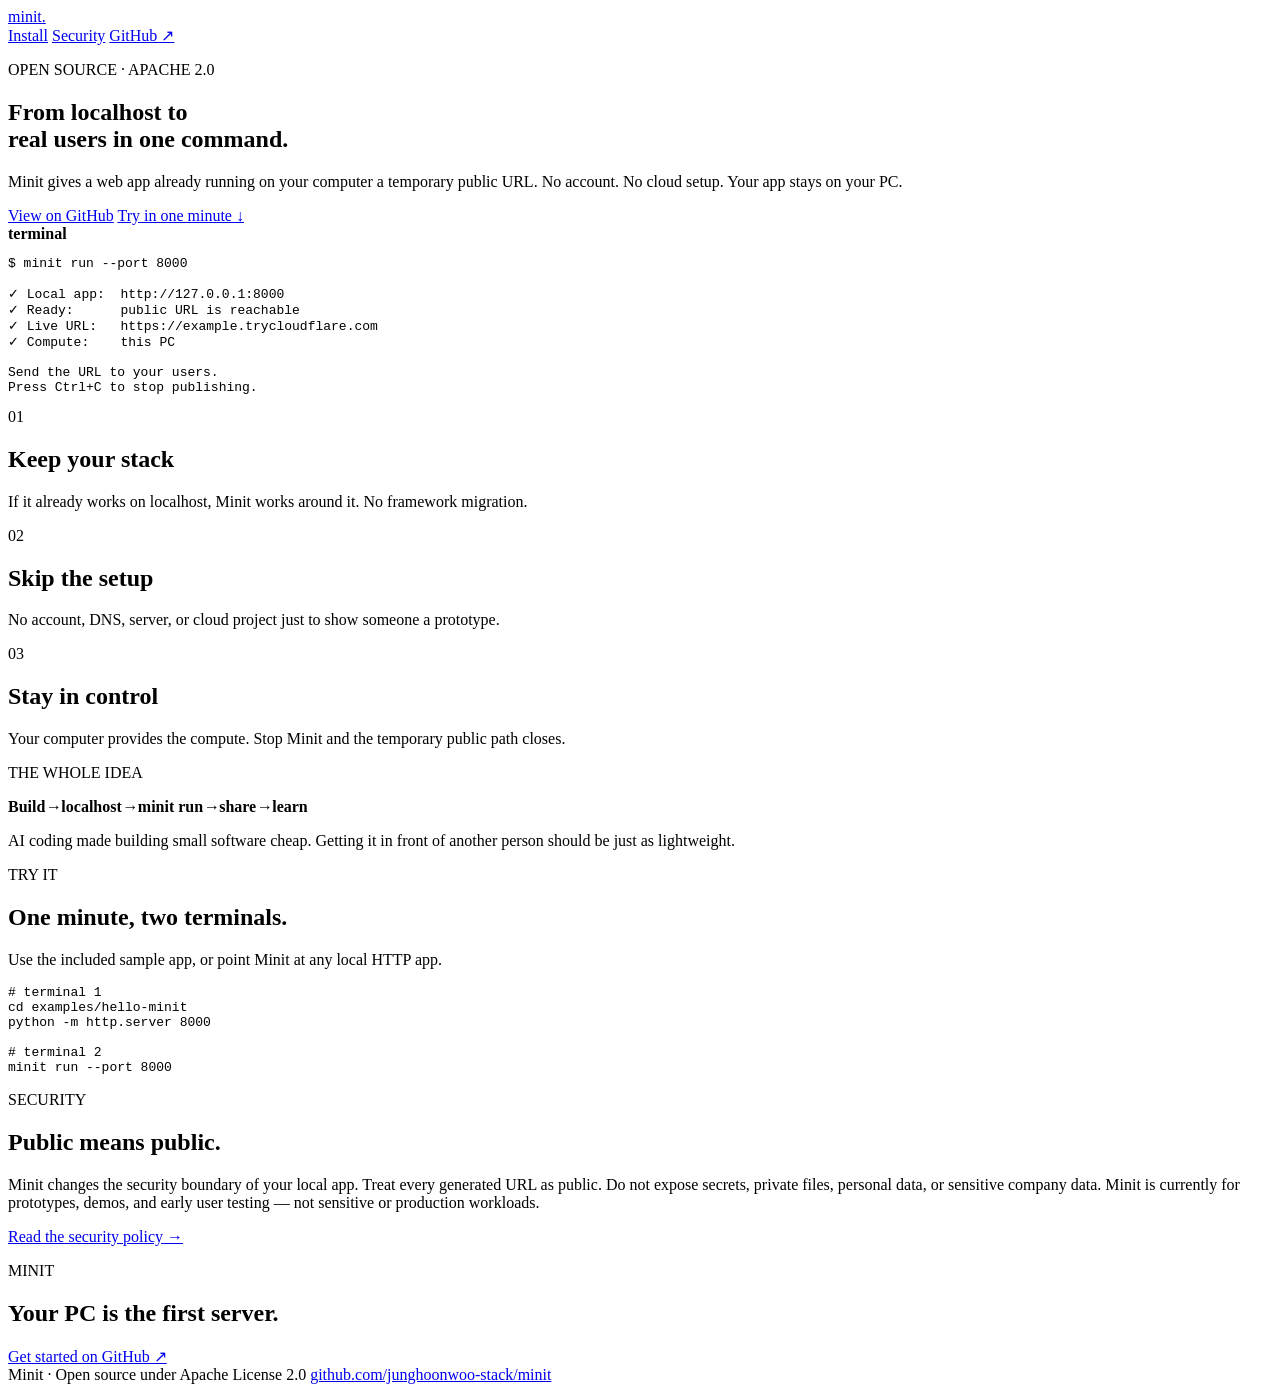
==== site/index.html @ 1821e058 "Add developer-first Minit landing page" ====
<!doctype html>
<html lang="en">
<head>
  <meta charset="utf-8">
  <meta name="viewport" content="width=device-width,initial-scale=1">
  <title>Minit — From localhost to real users</title>
  <meta name="description" content="Minit turns a locally running web app into a temporary public URL. Your PC is the first server.">
  <meta name="theme-color" content="#0b0d10">
  <meta property="og:title" content="Minit — From localhost to real users">
  <meta property="og:description" content="Run one command. Share your local app. Your PC is the first server.">
  <link rel="stylesheet" href="./style.css">
</head>
<body>
  <main>
    <nav class="nav">
      <a class="brand" href="./" aria-label="Minit home">minit<span>.</span></a>
      <div class="nav-links">
        <a href="https://github.com/junghoonwoo-stack/minit#install">Install</a>
        <a href="https://github.com/junghoonwoo-stack/minit/blob/main/SECURITY.md">Security</a>
        <a class="github" href="https://github.com/junghoonwoo-stack/minit">GitHub ↗</a>
      </div>
    </nav>

    <section class="hero">
      <p class="eyebrow">OPEN SOURCE · APACHE 2.0</p>
      <h1>From localhost to<br><span>real users</span> in one command.</h1>
      <p class="lede">Minit gives a web app already running on your computer a temporary public URL. No account. No cloud setup. Your app stays on your PC.</p>
      <div class="actions">
        <a class="primary" href="https://github.com/junghoonwoo-stack/minit">View on GitHub</a>
        <a class="secondary" href="#try">Try in one minute ↓</a>
      </div>
    </section>

    <section class="terminal-wrap" aria-label="Minit terminal example">
      <div class="terminal-head"><span></span><span></span><span></span><b>terminal</b></div>
      <pre><code><span class="dim">$</span> minit run --port 8000

<span class="ok">✓</span> Local app:  http://127.0.0.1:8000
<span class="ok">✓</span> Ready:      public URL is reachable
<span class="ok">✓</span> Live URL:   https://example.trycloudflare.com
<span class="ok">✓</span> Compute:    this PC

<span class="bright">Send the URL to your users.</span>
<span class="dim">Press Ctrl+C to stop publishing.</span></code></pre>
    </section>

    <section class="promise-grid">
      <article><span>01</span><h2>Keep your stack</h2><p>If it already works on localhost, Minit works around it. No framework migration.</p></article>
      <article><span>02</span><h2>Skip the setup</h2><p>No account, DNS, server, or cloud project just to show someone a prototype.</p></article>
      <article><span>03</span><h2>Stay in control</h2><p>Your computer provides the compute. Stop Minit and the temporary public path closes.</p></article>
    </section>

    <section class="flow">
      <p class="eyebrow">THE WHOLE IDEA</p>
      <div class="flowline"><b>Build</b><i>→</i><b>localhost</b><i>→</i><strong>minit run</strong><i>→</i><b>share</b><i>→</i><b>learn</b></div>
      <p>AI coding made building small software cheap. Getting it in front of another person should be just as lightweight.</p>
    </section>

    <section class="try" id="try">
      <div>
        <p class="eyebrow">TRY IT</p>
        <h2>One minute, two terminals.</h2>
        <p>Use the included sample app, or point Minit at any local HTTP app.</p>
      </div>
      <pre><code><span class="comment"># terminal 1</span>
cd examples/hello-minit
python -m http.server 8000

<span class="comment"># terminal 2</span>
minit run --port 8000</code></pre>
    </section>

    <section class="security">
      <div>
        <p class="eyebrow">SECURITY</p>
        <h2>Public means public.</h2>
      </div>
      <p>Minit changes the security boundary of your local app. Treat every generated URL as public. Do not expose secrets, private files, personal data, or sensitive company data. Minit is currently for prototypes, demos, and early user testing — not sensitive or production workloads.</p>
      <a href="https://github.com/junghoonwoo-stack/minit/blob/main/SECURITY.md">Read the security policy →</a>
    </section>

    <section class="final-cta">
      <p class="eyebrow">MINIT</p>
      <h2>Your PC is the first server.</h2>
      <a class="primary" href="https://github.com/junghoonwoo-stack/minit">Get started on GitHub ↗</a>
    </section>

    <footer>
      <span>Minit · Open source under Apache License 2.0</span>
      <a href="https://github.com/junghoonwoo-stack/minit">github.com/junghoonwoo-stack/minit</a>
    </footer>
  </main>
</body>
</html>
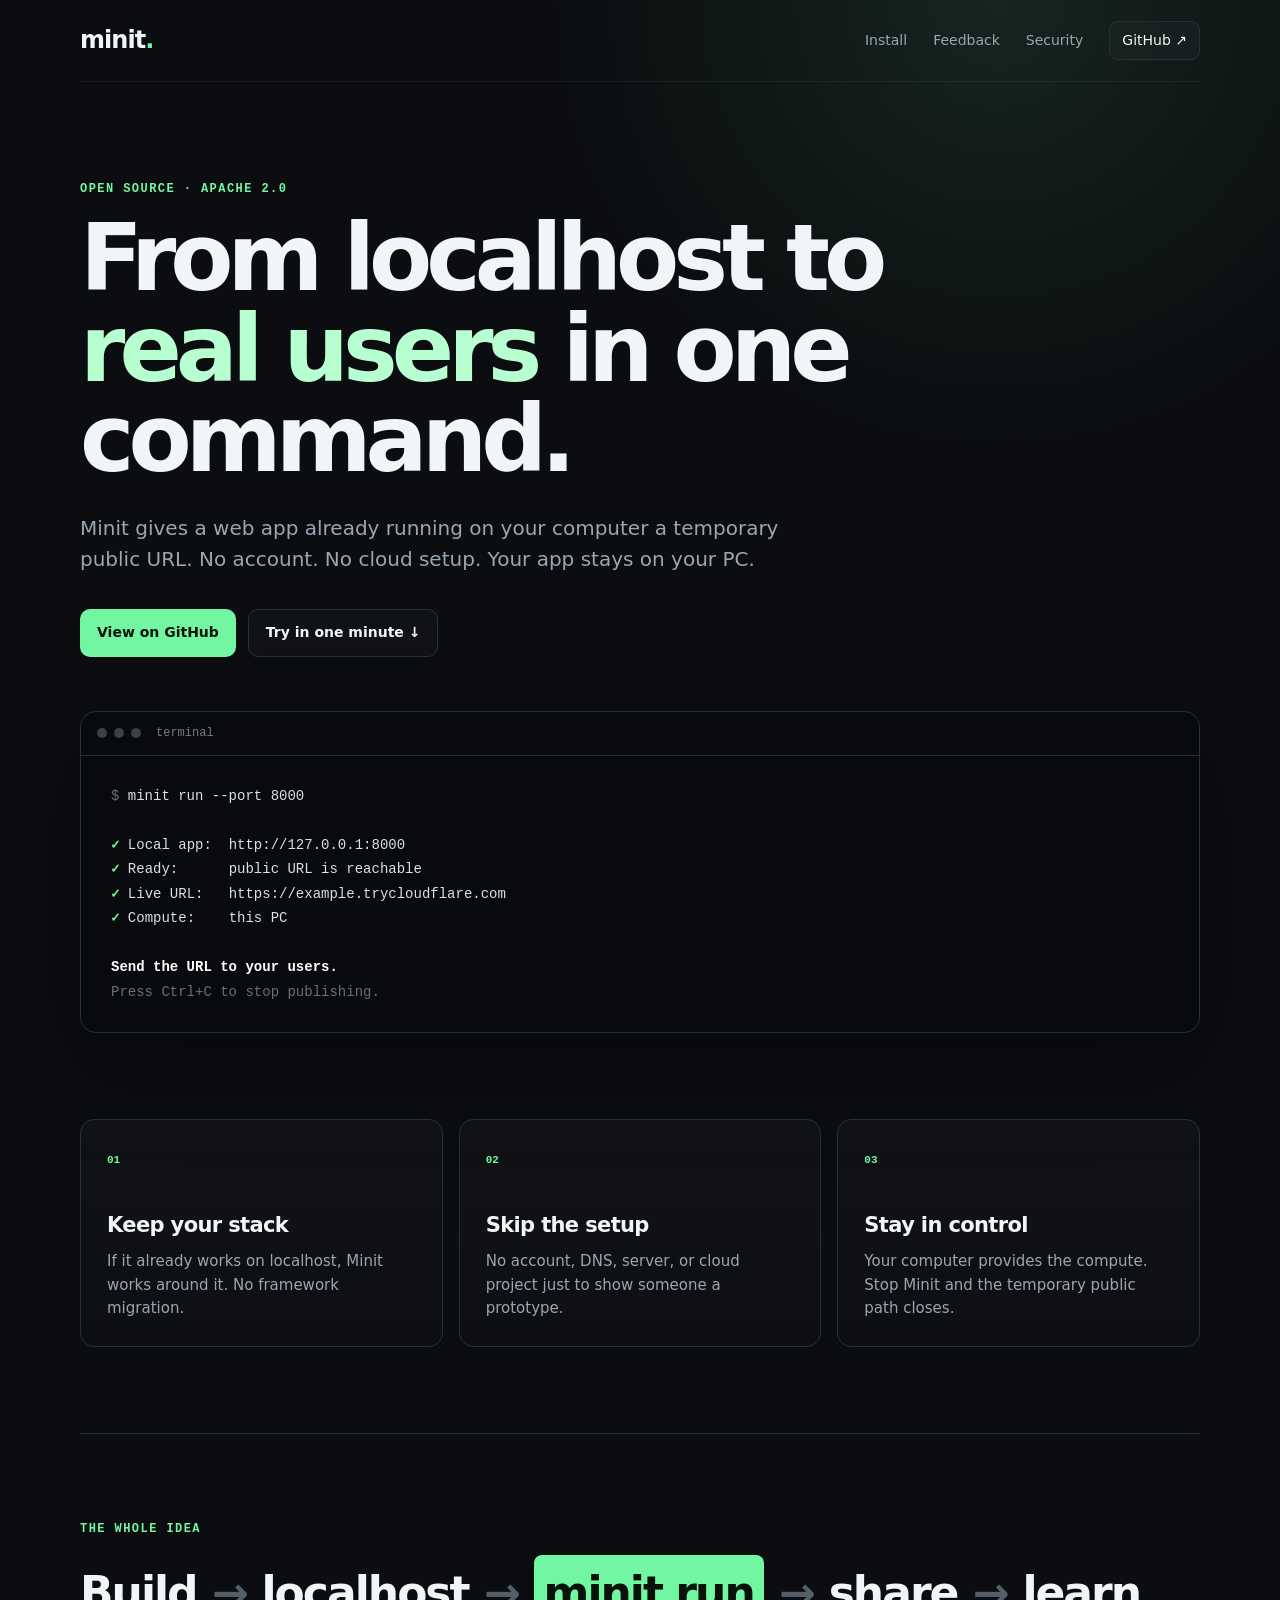
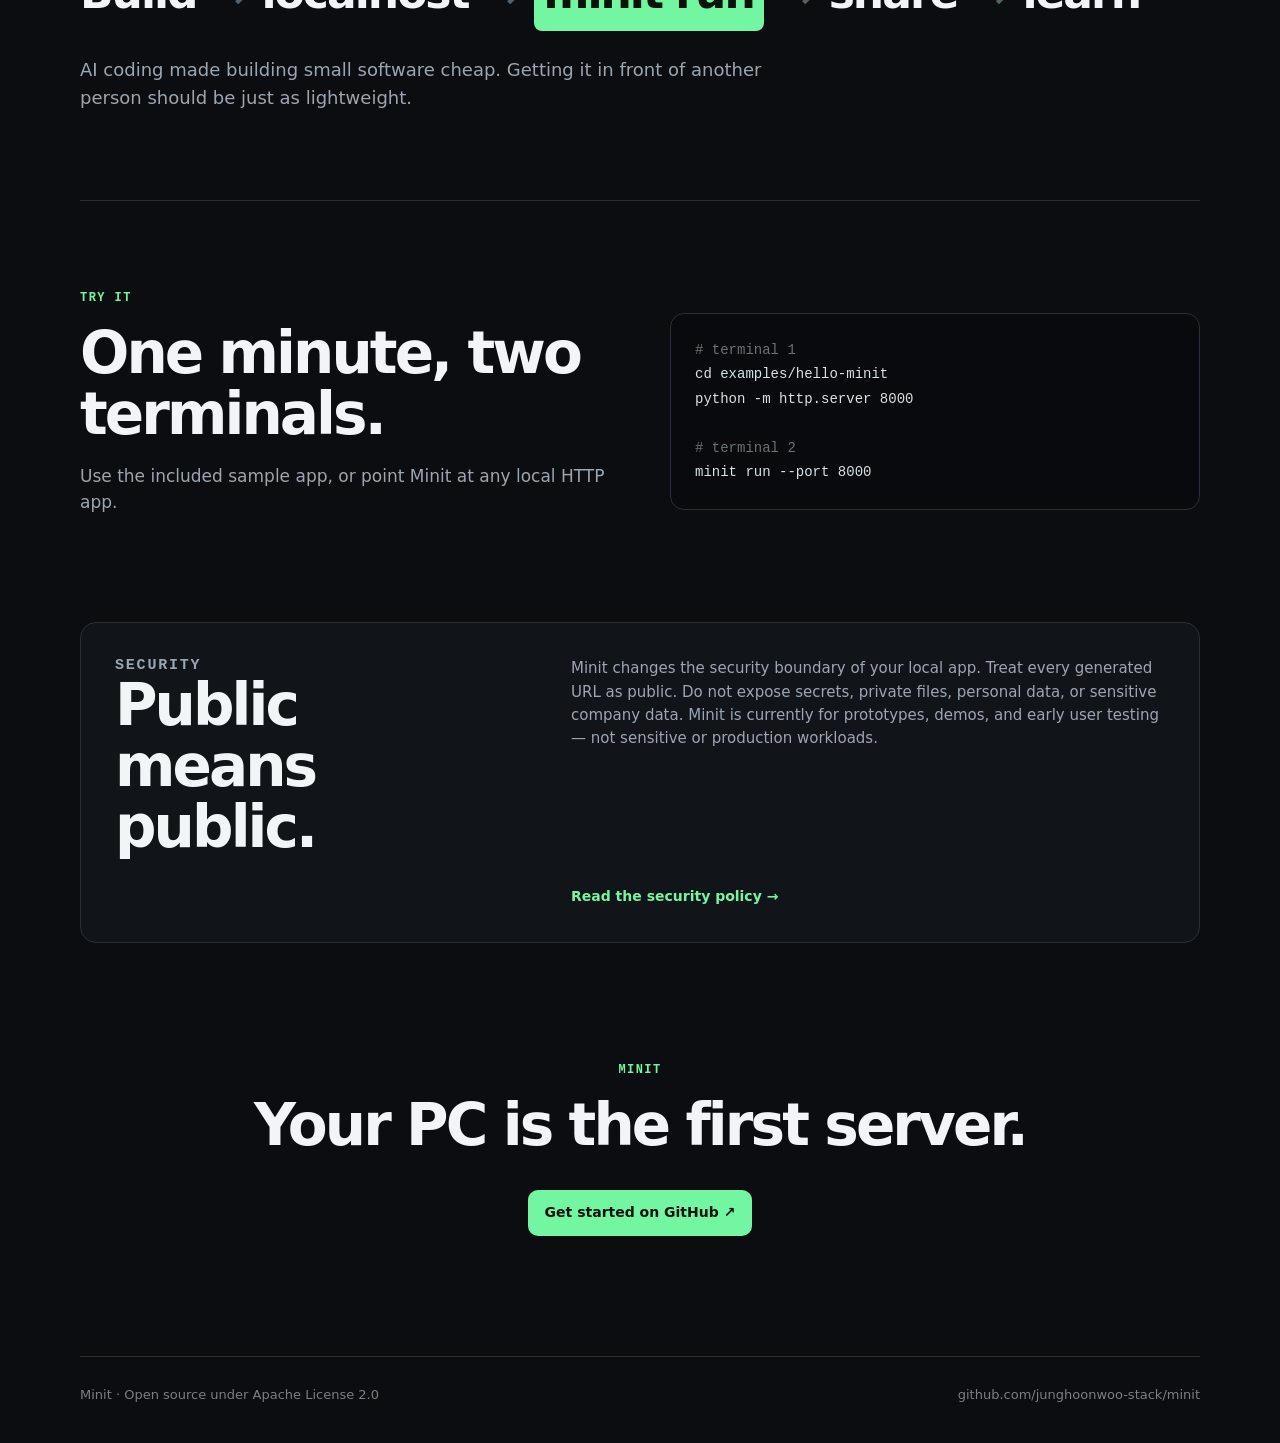
==== commit ab87af99: "Trigger Pages deploy and add feedback link" ====
--- a/site/index.html
+++ b/site/index.html
@@ -16,6 +16,7 @@
       <a class="brand" href="./" aria-label="Minit home">minit<span>.</span></a>
       <div class="nav-links">
         <a href="https://github.com/junghoonwoo-stack/minit#install">Install</a>
+        <a href="https://github.com/junghoonwoo-stack/minit/issues">Feedback</a>
         <a href="https://github.com/junghoonwoo-stack/minit/blob/main/SECURITY.md">Security</a>
         <a class="github" href="https://github.com/junghoonwoo-stack/minit">GitHub ↗</a>
       </div>
--- a/site/style.css
+++ b/site/style.css
@@ -0,0 +1 @@
+:root{--bg:#0b0d10;--panel:#11151a;--panel2:#151a20;--text:#f2f5f7;--muted:#9aa6b2;--line:#27303a;--accent:#73f6a1;--accent2:#b7ffd0;--code:#d6e1e8}*{box-sizing:border-box}html{scroll-behavior:smooth}body{margin:0;background:radial-gradient(circle at 78% 0%,rgba(115,246,161,.10),transparent 28rem),var(--bg);color:var(--text);font-family:Inter,ui-sans-serif,system-ui,-apple-system,BlinkMacSystemFont,"Segoe UI",sans-serif;line-height:1.55}a{color:inherit;text-decoration:none}main{width:min(1120px,calc(100% - 40px));margin:0 auto}.nav{height:82px;display:flex;align-items:center;justify-content:space-between;border-bottom:1px solid rgba(255,255,255,.06)}.brand{font-weight:800;font-size:24px;letter-spacing:-.04em}.brand span{color:var(--accent)}.nav-links{display:flex;align-items:center;gap:26px;color:var(--muted);font-size:14px}.nav-links a:hover{color:var(--text)}.nav-links .github{color:var(--text);border:1px solid var(--line);padding:8px 12px;border-radius:9px;background:rgba(255,255,255,.02)}.hero{padding:100px 0 54px;max-width:900px}.eyebrow{margin:0 0 18px;color:var(--accent);font:700 12px/1.2 ui-monospace,SFMono-Regular,Menlo,monospace;letter-spacing:.12em}.hero h1{font-size:clamp(50px,8vw,92px);line-height:.98;letter-spacing:-.065em;margin:0 0 28px;font-weight:800}.hero h1 span{color:var(--accent2)}.lede{max-width:760px;color:var(--muted);font-size:20px;line-height:1.55;margin:0}.actions{display:flex;gap:12px;margin-top:34px;flex-wrap:wrap}.primary,.secondary{display:inline-flex;align-items:center;justify-content:center;border-radius:10px;padding:12px 17px;font-weight:700;font-size:14px}.primary{background:var(--accent);color:#07120a}.primary:hover{filter:brightness(1.05)}.secondary{border:1px solid var(--line);color:var(--text);background:rgba(255,255,255,.02)}.terminal-wrap{border:1px solid var(--line);border-radius:16px;overflow:hidden;background:#080a0d;box-shadow:0 35px 90px rgba(0,0,0,.35)}.terminal-head{height:44px;border-bottom:1px solid var(--line);display:flex;align-items:center;padding:0 16px;gap:7px;color:#6f7b86;font:12px ui-monospace,SFMono-Regular,Menlo,monospace}.terminal-head span{width:10px;height:10px;border-radius:50%;background:#39424b}.terminal-head b{font-weight:500;margin-left:8px}.terminal-wrap pre,.try pre{margin:0;overflow:auto;font:14px/1.75 ui-monospace,SFMono-Regular,Menlo,Consolas,monospace;color:var(--code)}.terminal-wrap pre{padding:28px 30px}.dim{color:#64717d}.ok{color:var(--accent);font-weight:800}.bright{color:#fff;font-weight:700}.comment{color:#66727d}.promise-grid{display:grid;grid-template-columns:repeat(3,1fr);gap:16px;padding:86px 0}.promise-grid article{border:1px solid var(--line);border-radius:14px;padding:26px;background:linear-gradient(180deg,rgba(255,255,255,.025),rgba(255,255,255,.008))}.promise-grid span{font:700 11px ui-monospace,SFMono-Regular,Menlo,monospace;color:var(--accent)}.promise-grid h2{font-size:21px;letter-spacing:-.03em;margin:38px 0 9px}.promise-grid p{color:var(--muted);margin:0;font-size:15px}.flow{padding:88px 0;border-top:1px solid var(--line);border-bottom:1px solid var(--line)}.flowline{display:flex;align-items:center;gap:15px;flex-wrap:wrap;font-size:clamp(25px,4vw,44px);font-weight:700;letter-spacing:-.045em}.flowline i{font-style:normal;color:#53606b}.flowline strong{background:var(--accent);color:#07120a;padding:4px 10px;border-radius:8px}.flow>p:last-child{color:var(--muted);font-size:18px;max-width:700px;margin:25px 0 0}.try{display:grid;grid-template-columns:1fr 1fr;gap:60px;align-items:center;padding:90px 0}.try h2,.security h2,.final-cta h2{font-size:clamp(34px,5vw,58px);line-height:1.05;letter-spacing:-.05em;margin:0 0 18px}.try>div>p:last-child{color:var(--muted);font-size:17px}.try pre{border:1px solid var(--line);border-radius:14px;background:#080a0d;padding:24px}.security{display:grid;grid-template-columns:.8fr 1.2fr;column-gap:60px;row-gap:10px;border:1px solid var(--line);border-radius:16px;padding:34px;background:var(--panel)}.security p{color:var(--muted);margin:0;font-size:15px}.security a{grid-column:2;color:var(--accent);font-weight:700;font-size:14px}.final-cta{text-align:center;padding:120px 0}.final-cta .primary{margin-top:16px}footer{display:flex;align-items:center;justify-content:space-between;gap:20px;border-top:1px solid var(--line);padding:28px 0 38px;color:#74808b;font-size:13px}footer a:hover{color:var(--text)}@media(max-width:760px){main{width:min(100% - 28px,1120px)}.nav-links a:not(.github){display:none}.hero{padding-top:70px}.hero h1{font-size:52px}.lede{font-size:17px}.promise-grid{grid-template-columns:1fr;padding:60px 0}.promise-grid h2{margin-top:22px}.try{grid-template-columns:1fr;gap:25px;padding:70px 0}.security{grid-template-columns:1fr;gap:18px}.security a{grid-column:1}.flow{padding:65px 0}.flowline{gap:10px}.terminal-wrap pre{padding:22px;font-size:12px}.final-cta{padding:90px 0}footer{flex-direction:column;align-items:flex-start}}
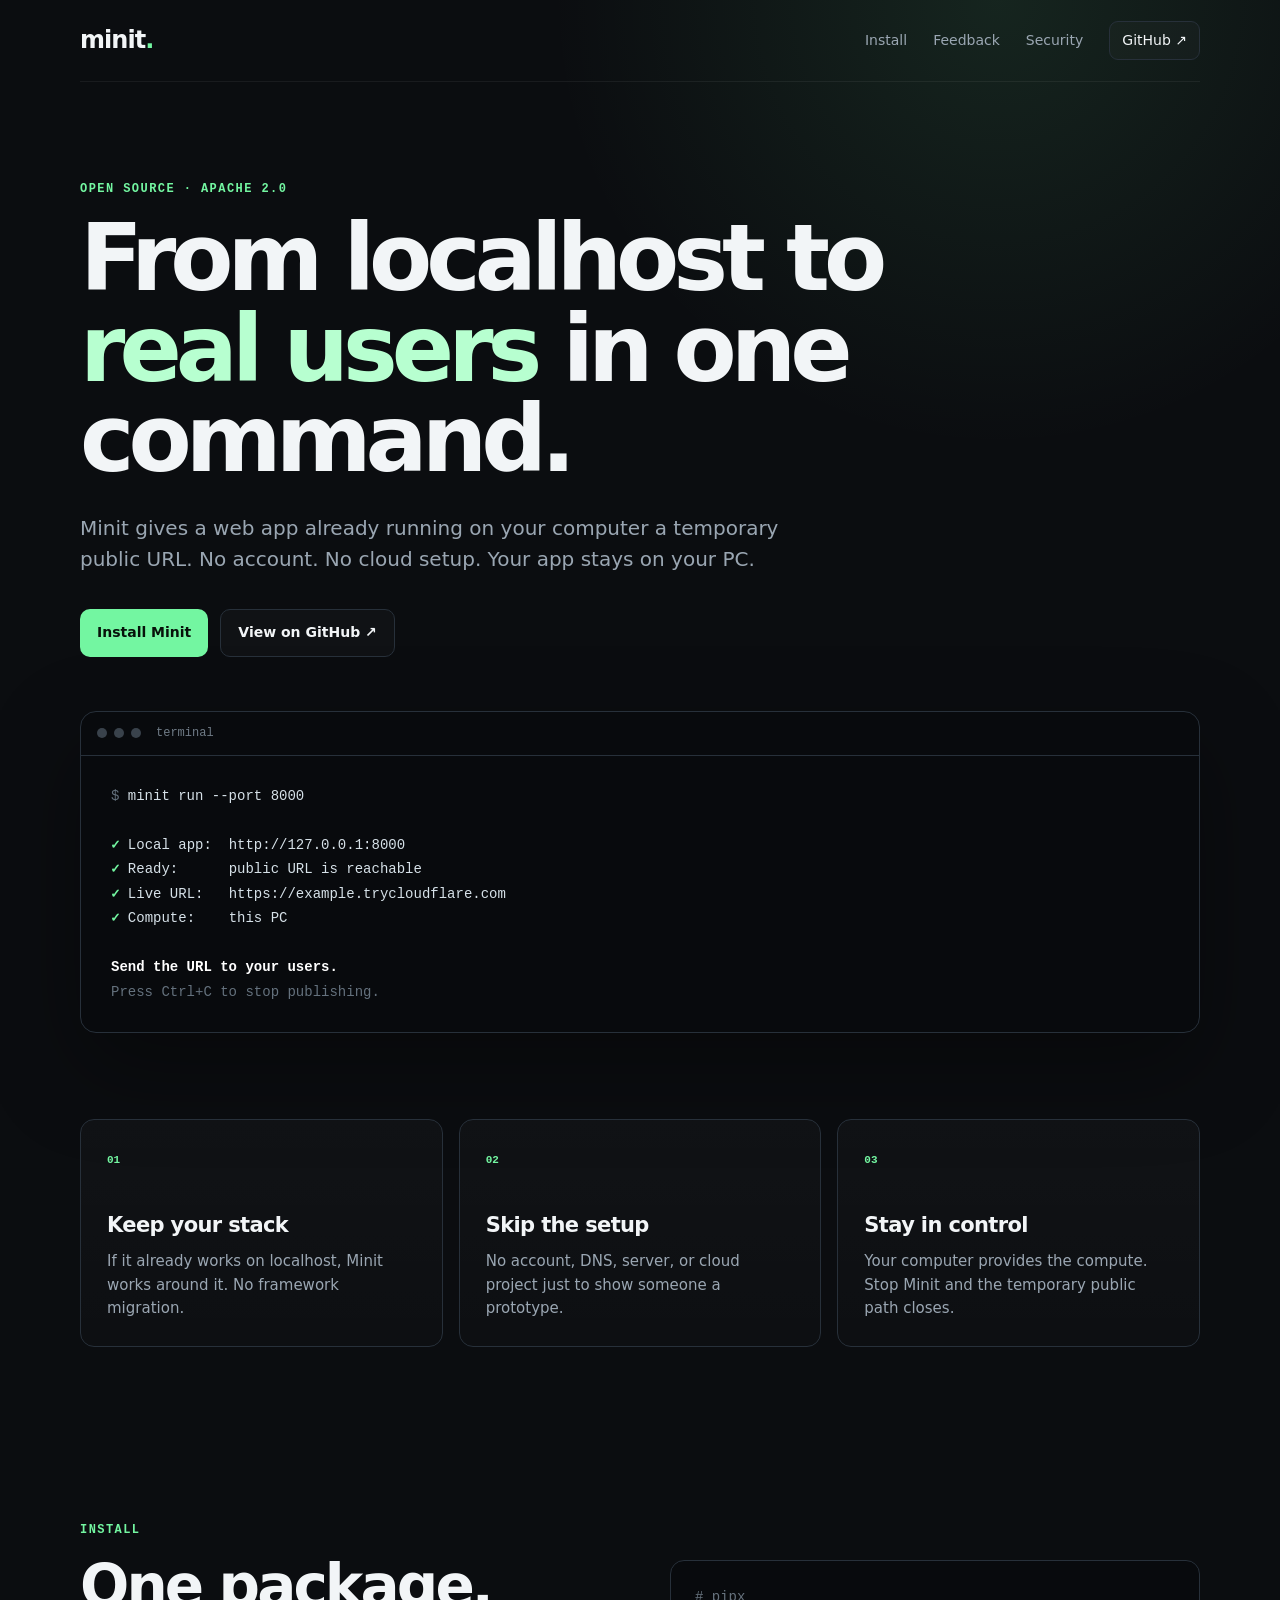
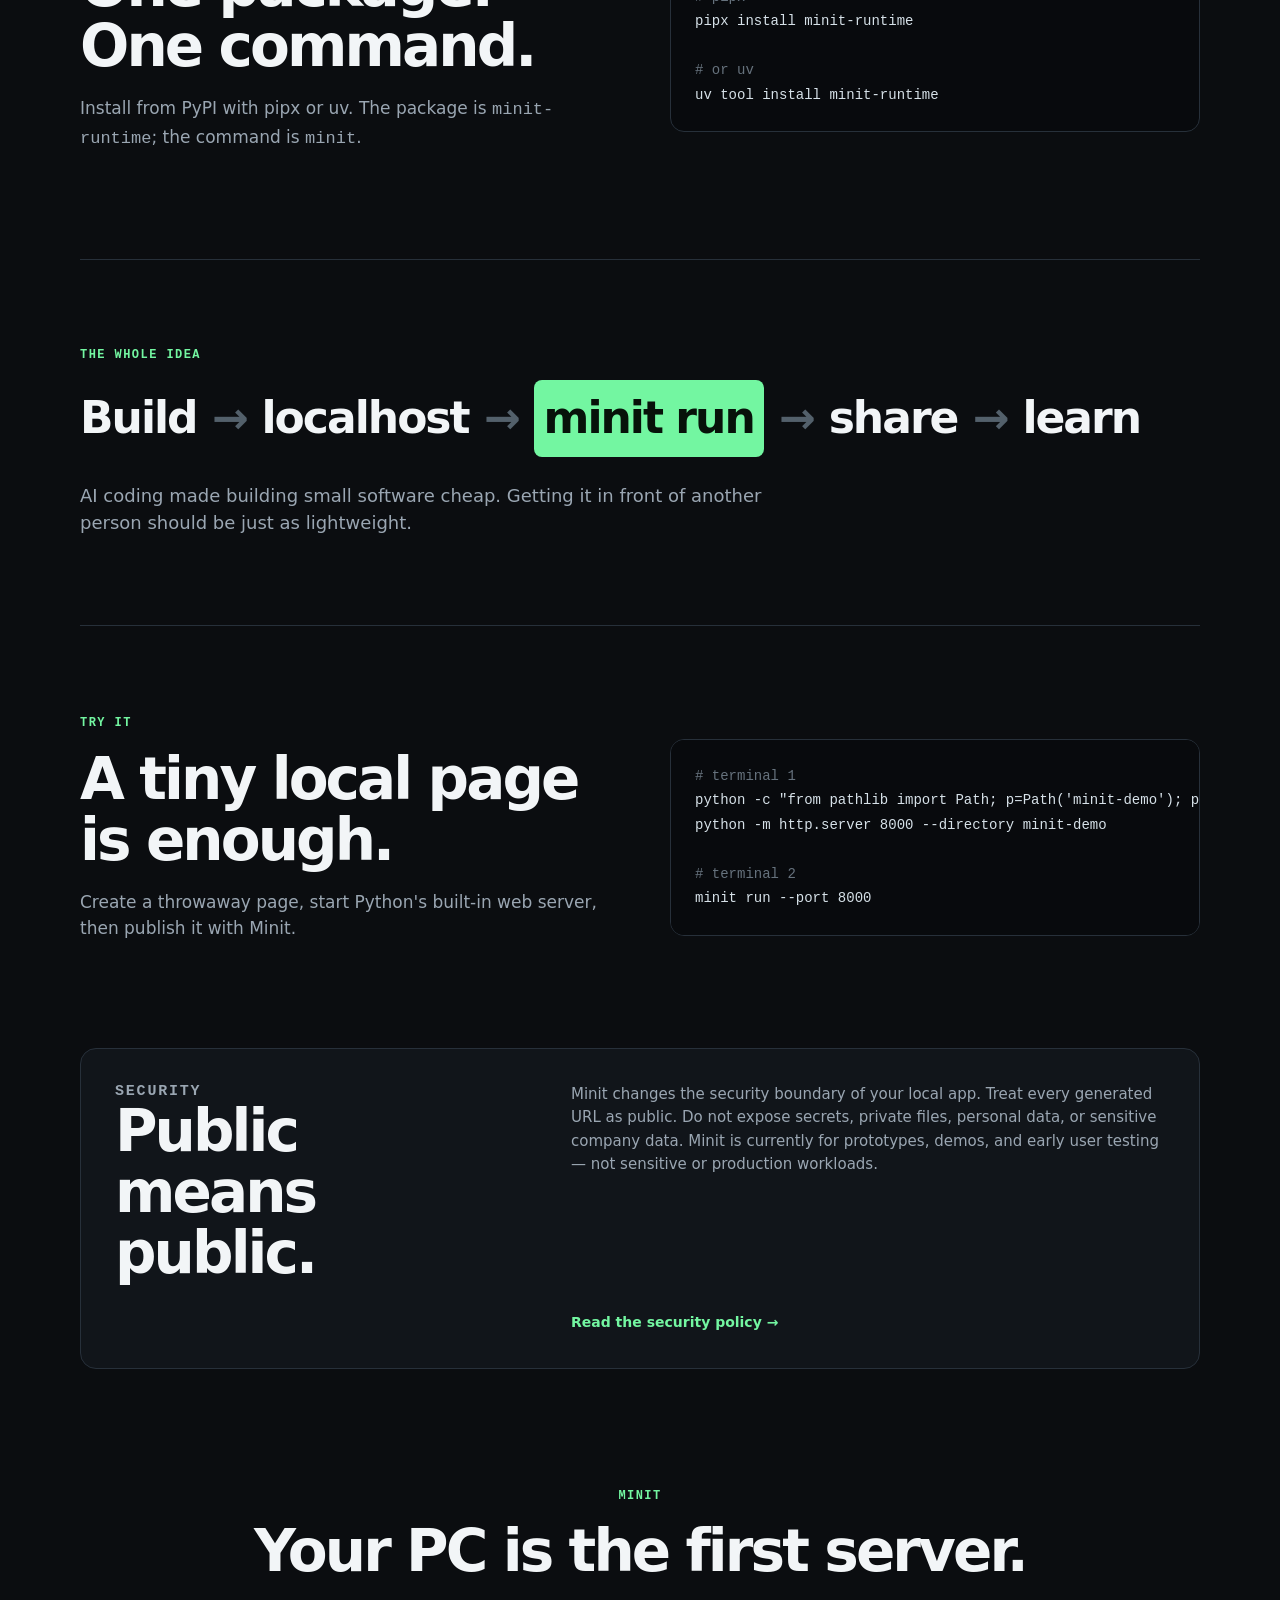
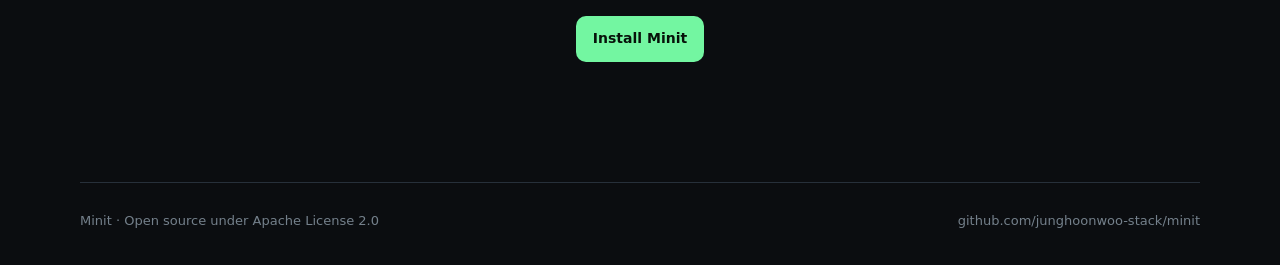
==== commit 88066524: "Make PyPI install the website default" ====
--- a/site/index.html
+++ b/site/index.html
@@ -15,7 +15,7 @@
     <nav class="nav">
       <a class="brand" href="./" aria-label="Minit home">minit<span>.</span></a>
       <div class="nav-links">
-        <a href="https://github.com/junghoonwoo-stack/minit#install">Install</a>
+        <a href="#install">Install</a>
         <a href="https://github.com/junghoonwoo-stack/minit/issues">Feedback</a>
         <a href="https://github.com/junghoonwoo-stack/minit/blob/main/SECURITY.md">Security</a>
         <a class="github" href="https://github.com/junghoonwoo-stack/minit">GitHub ↗</a>
@@ -27,8 +27,8 @@
       <h1>From localhost to<br><span>real users</span> in one command.</h1>
       <p class="lede">Minit gives a web app already running on your computer a temporary public URL. No account. No cloud setup. Your app stays on your PC.</p>
       <div class="actions">
-        <a class="primary" href="https://github.com/junghoonwoo-stack/minit">View on GitHub</a>
-        <a class="secondary" href="#try">Try in one minute ↓</a>
+        <a class="primary" href="#install">Install Minit</a>
+        <a class="secondary" href="https://github.com/junghoonwoo-stack/minit">View on GitHub ↗</a>
       </div>
     </section>
 
@@ -51,6 +51,19 @@
       <article><span>03</span><h2>Stay in control</h2><p>Your computer provides the compute. Stop Minit and the temporary public path closes.</p></article>
     </section>
 
+    <section class="try" id="install">
+      <div>
+        <p class="eyebrow">INSTALL</p>
+        <h2>One package. One command.</h2>
+        <p>Install from PyPI with pipx or uv. The package is <code>minit-runtime</code>; the command is <code>minit</code>.</p>
+      </div>
+      <pre><code><span class="comment"># pipx</span>
+pipx install minit-runtime
+
+<span class="comment"># or uv</span>
+uv tool install minit-runtime</code></pre>
+    </section>
+
     <section class="flow">
       <p class="eyebrow">THE WHOLE IDEA</p>
       <div class="flowline"><b>Build</b><i>→</i><b>localhost</b><i>→</i><strong>minit run</strong><i>→</i><b>share</b><i>→</i><b>learn</b></div>
@@ -60,12 +73,12 @@
     <section class="try" id="try">
       <div>
         <p class="eyebrow">TRY IT</p>
-        <h2>One minute, two terminals.</h2>
-        <p>Use the included sample app, or point Minit at any local HTTP app.</p>
+        <h2>A tiny local page is enough.</h2>
+        <p>Create a throwaway page, start Python's built-in web server, then publish it with Minit.</p>
       </div>
       <pre><code><span class="comment"># terminal 1</span>
-cd examples/hello-minit
-python -m http.server 8000
+python -c "from pathlib import Path; p=Path('minit-demo'); p.mkdir(exist_ok=True); (p/'index.html').write_text('Hello from Minit')"
+python -m http.server 8000 --directory minit-demo
 
 <span class="comment"># terminal 2</span>
 minit run --port 8000</code></pre>
@@ -83,7 +96,7 @@
     <section class="final-cta">
       <p class="eyebrow">MINIT</p>
       <h2>Your PC is the first server.</h2>
-      <a class="primary" href="https://github.com/junghoonwoo-stack/minit">Get started on GitHub ↗</a>
+      <a class="primary" href="#install">Install Minit</a>
     </section>
 
     <footer>
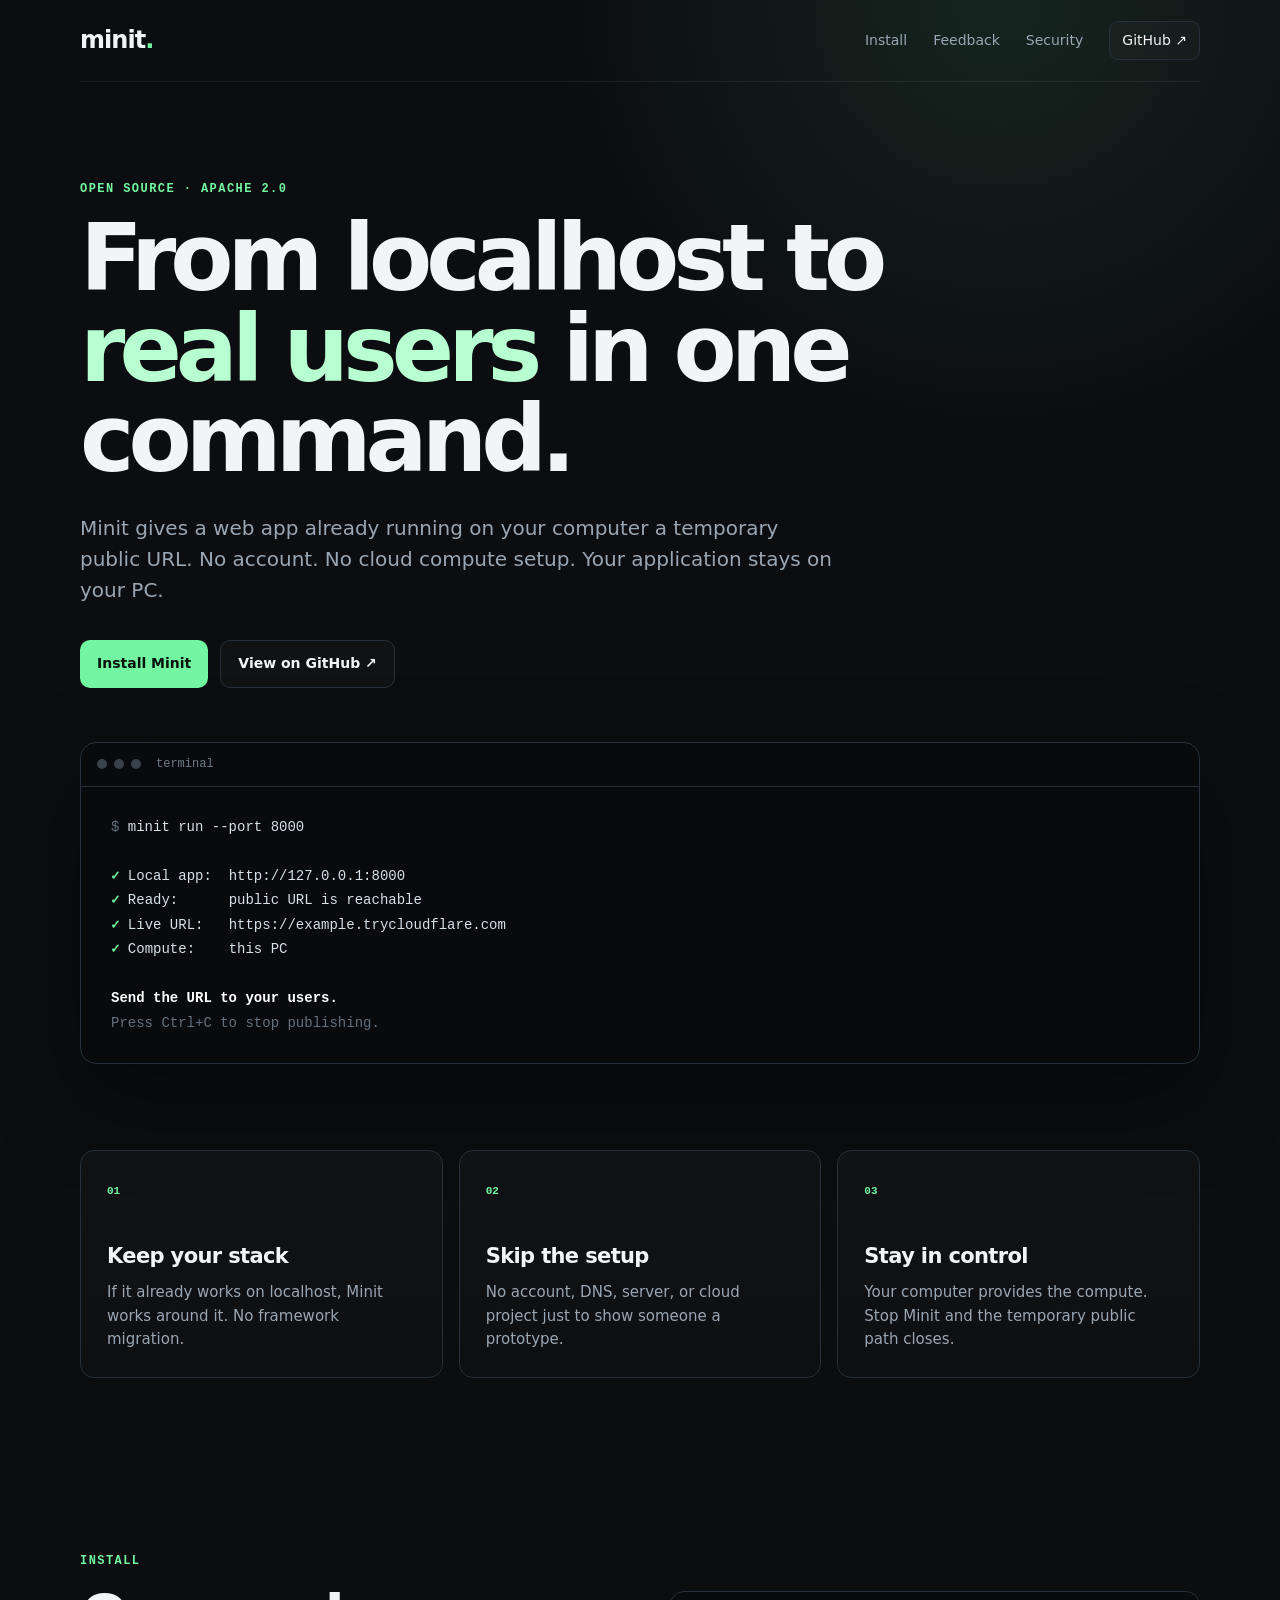
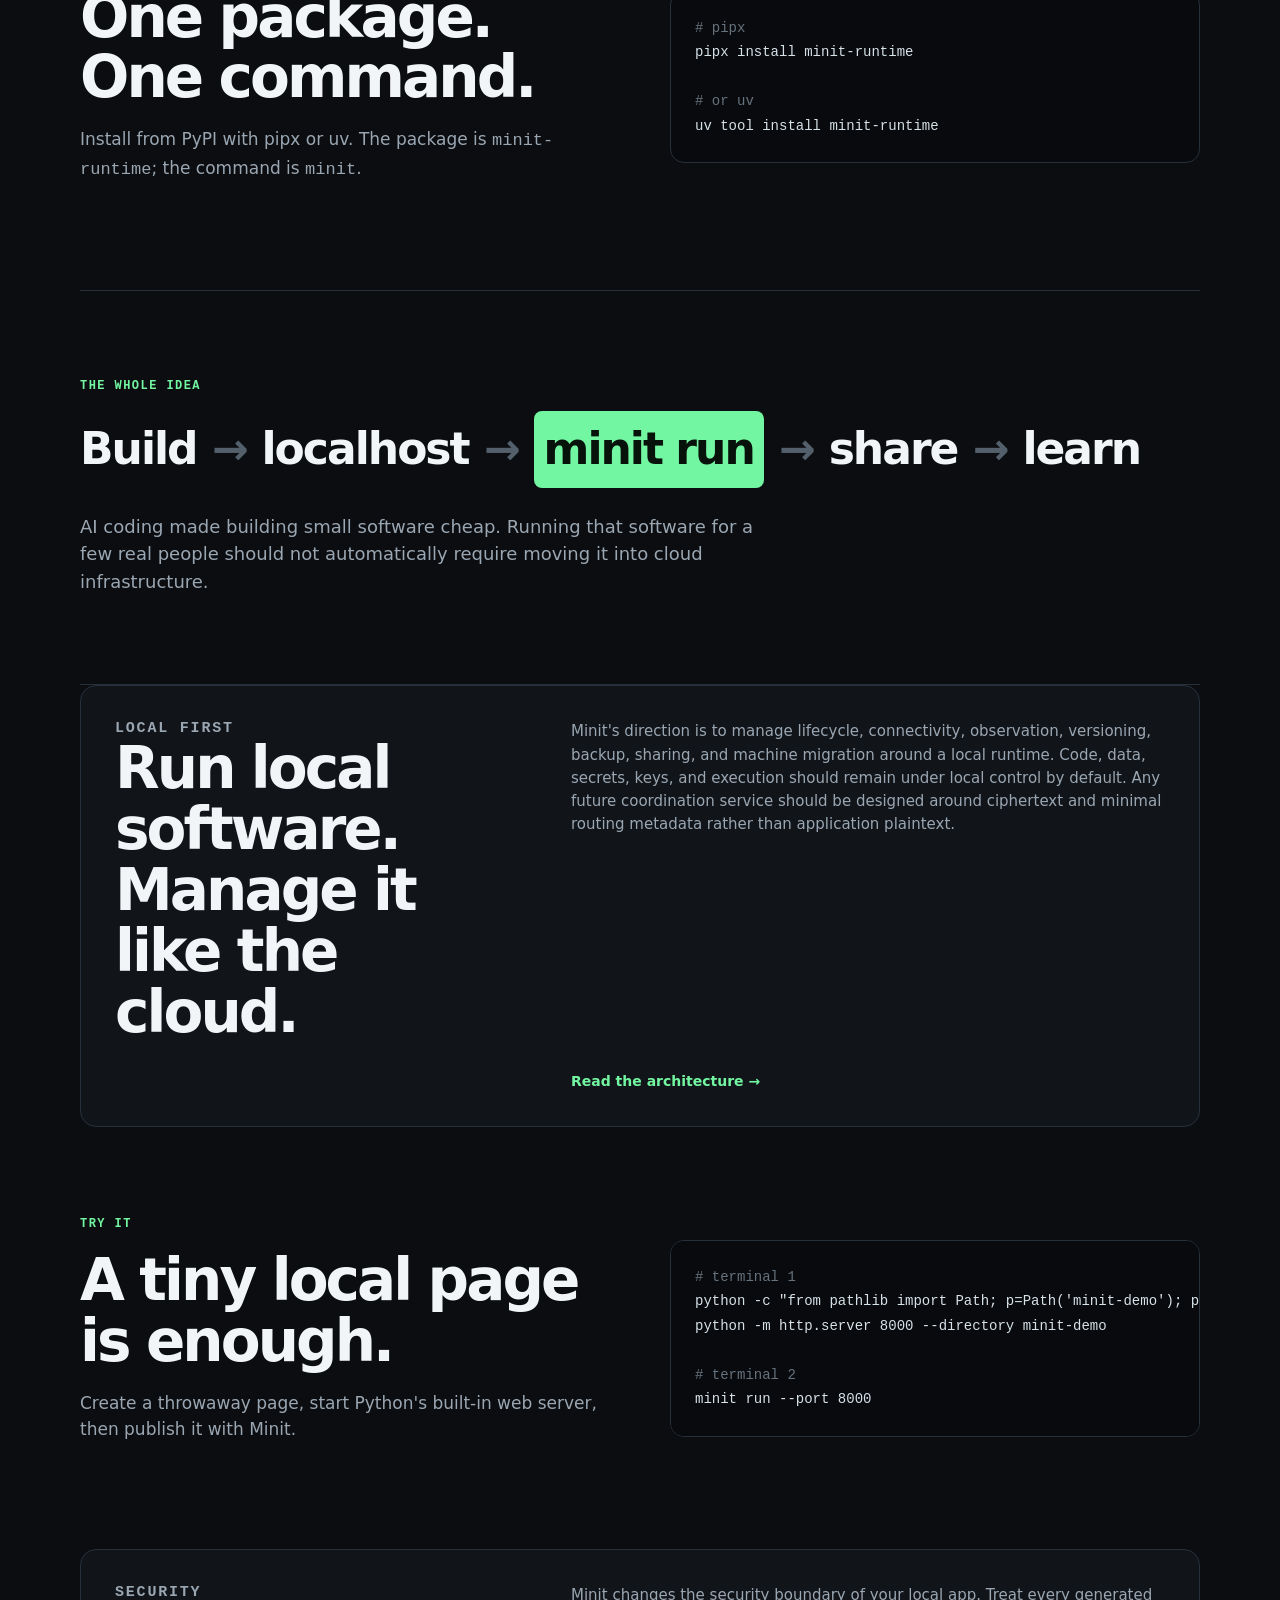
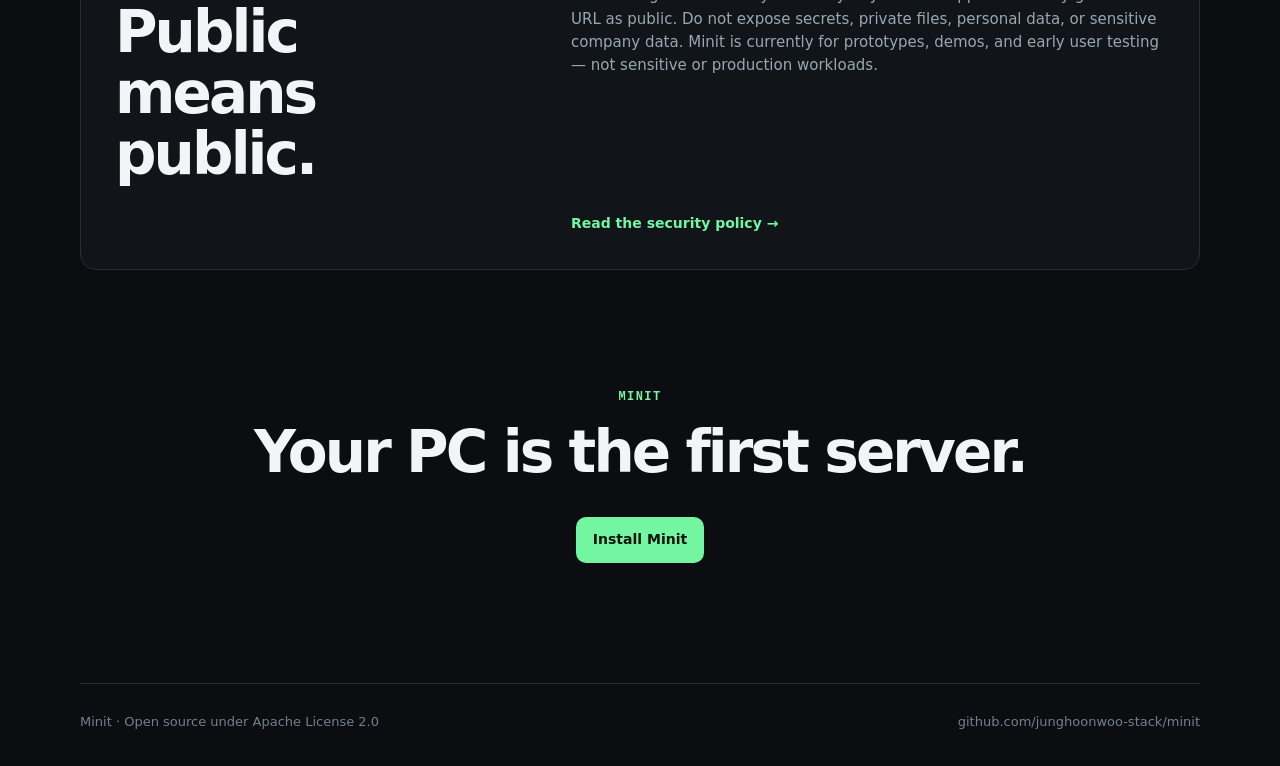
==== commit 176290a3: "Add local-first direction to site" ====
--- a/site/index.html
+++ b/site/index.html
@@ -4,10 +4,10 @@
   <meta charset="utf-8">
   <meta name="viewport" content="width=device-width,initial-scale=1">
   <title>Minit — From localhost to real users</title>
-  <meta name="description" content="Minit turns a locally running web app into a temporary public URL. Your PC is the first server.">
+  <meta name="description" content="Minit makes local software easy to share and, over time, manage without making cloud compute the default runtime.">
   <meta name="theme-color" content="#0b0d10">
   <meta property="og:title" content="Minit — From localhost to real users">
-  <meta property="og:description" content="Run one command. Share your local app. Your PC is the first server.">
+  <meta property="og:description" content="Your PC is the first server. Share local apps now; keep local software manageable over time.">
   <link rel="stylesheet" href="./style.css">
 </head>
 <body>
@@ -25,7 +25,7 @@
     <section class="hero">
       <p class="eyebrow">OPEN SOURCE · APACHE 2.0</p>
       <h1>From localhost to<br><span>real users</span> in one command.</h1>
-      <p class="lede">Minit gives a web app already running on your computer a temporary public URL. No account. No cloud setup. Your app stays on your PC.</p>
+      <p class="lede">Minit gives a web app already running on your computer a temporary public URL. No account. No cloud compute setup. Your application stays on your PC.</p>
       <div class="actions">
         <a class="primary" href="#install">Install Minit</a>
         <a class="secondary" href="https://github.com/junghoonwoo-stack/minit">View on GitHub ↗</a>
@@ -67,7 +67,16 @@
     <section class="flow">
       <p class="eyebrow">THE WHOLE IDEA</p>
       <div class="flowline"><b>Build</b><i>→</i><b>localhost</b><i>→</i><strong>minit run</strong><i>→</i><b>share</b><i>→</i><b>learn</b></div>
-      <p>AI coding made building small software cheap. Getting it in front of another person should be just as lightweight.</p>
+      <p>AI coding made building small software cheap. Running that software for a few real people should not automatically require moving it into cloud infrastructure.</p>
+    </section>
+
+    <section class="security">
+      <div>
+        <p class="eyebrow">LOCAL FIRST</p>
+        <h2>Run local software. Manage it like the cloud.</h2>
+      </div>
+      <p>Minit's direction is to manage lifecycle, connectivity, observation, versioning, backup, sharing, and machine migration around a local runtime. Code, data, secrets, keys, and execution should remain under local control by default. Any future coordination service should be designed around ciphertext and minimal routing metadata rather than application plaintext.</p>
+      <a href="https://github.com/junghoonwoo-stack/minit/blob/main/docs/ARCHITECTURE.md">Read the architecture →</a>
     </section>
 
     <section class="try" id="try">
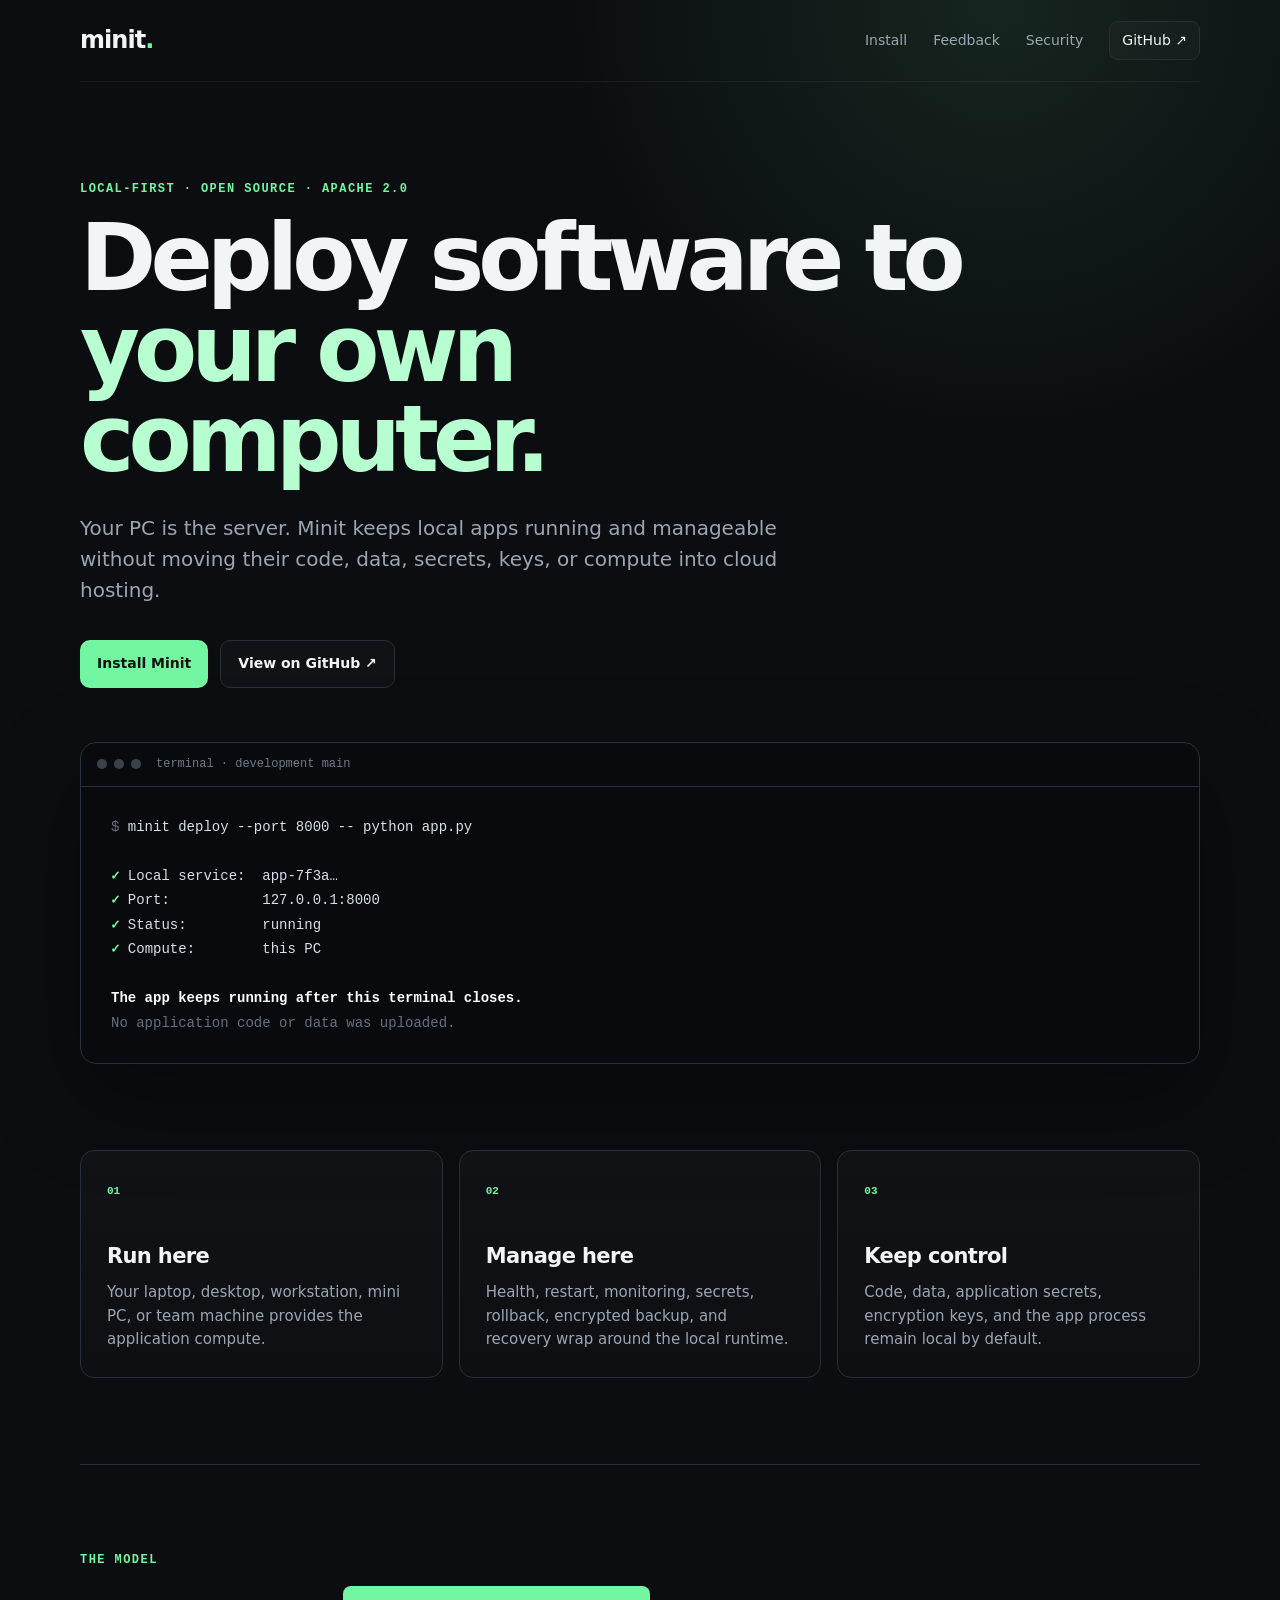
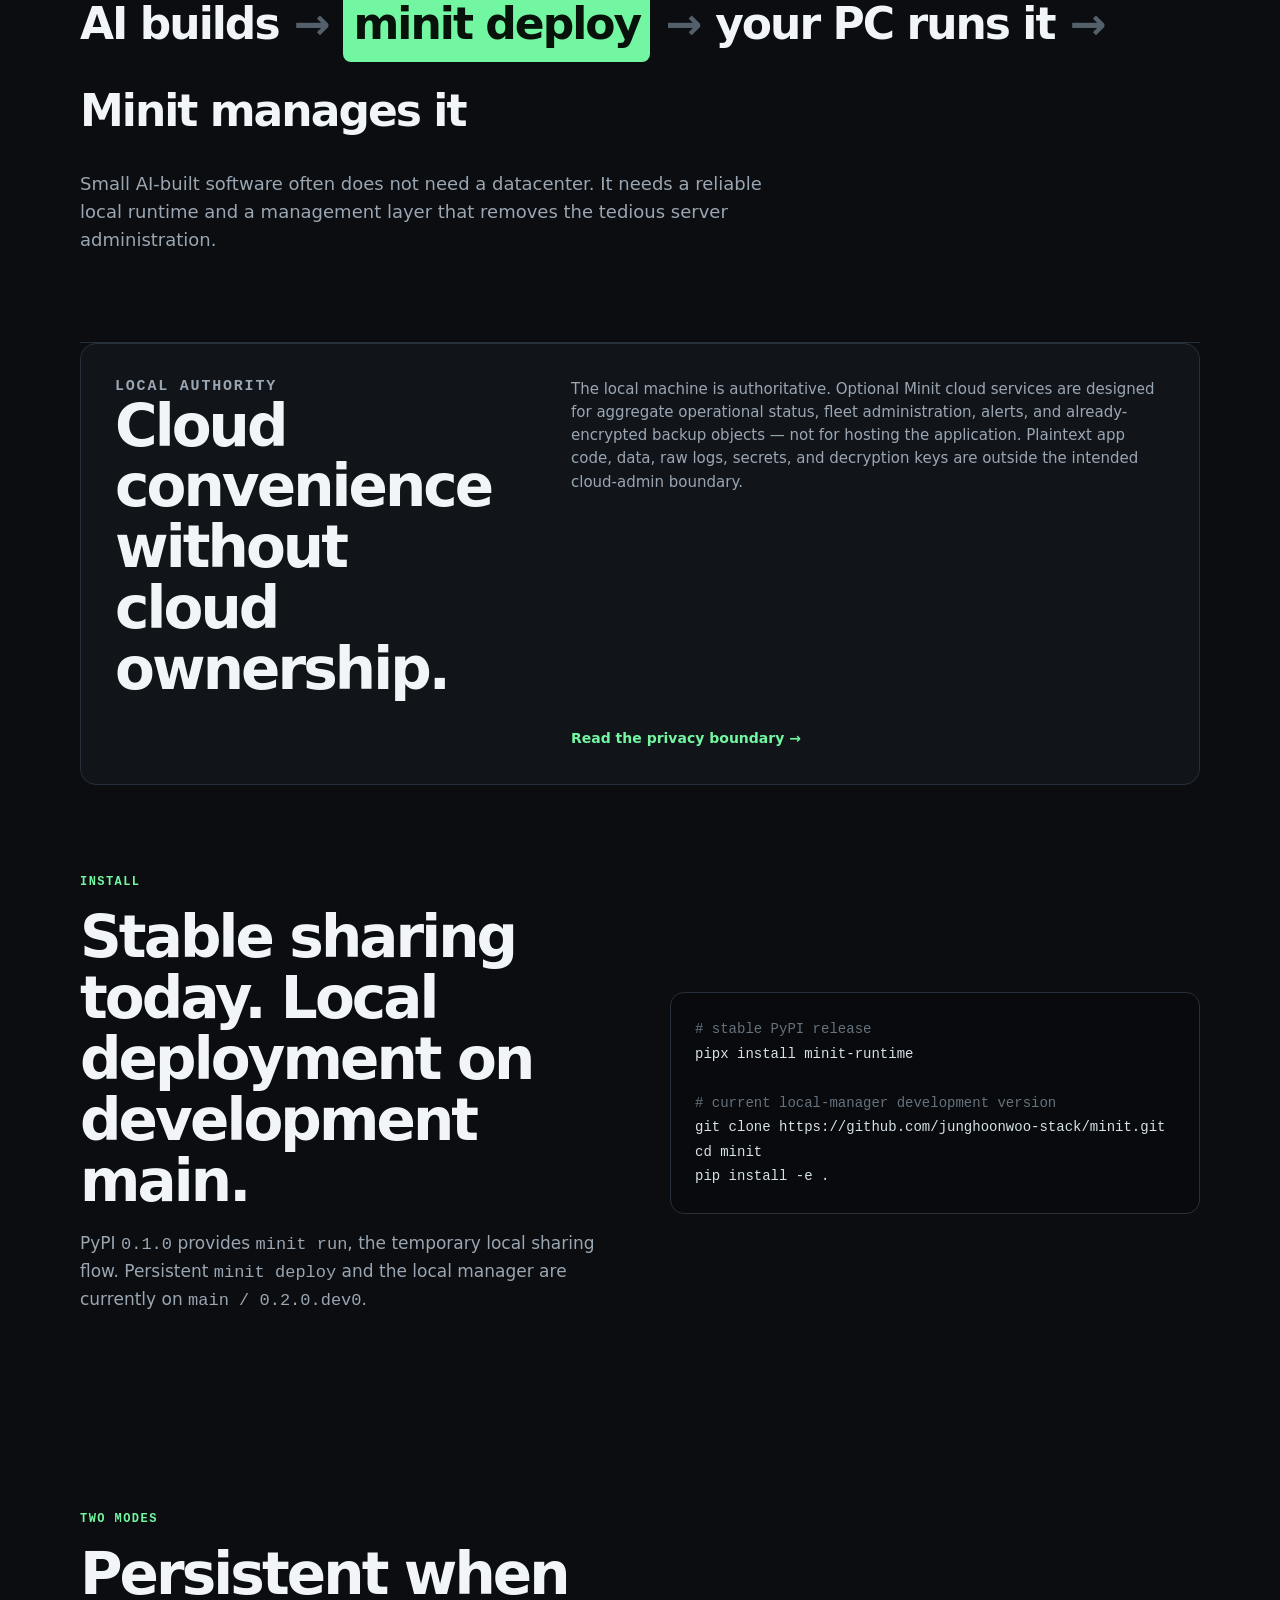
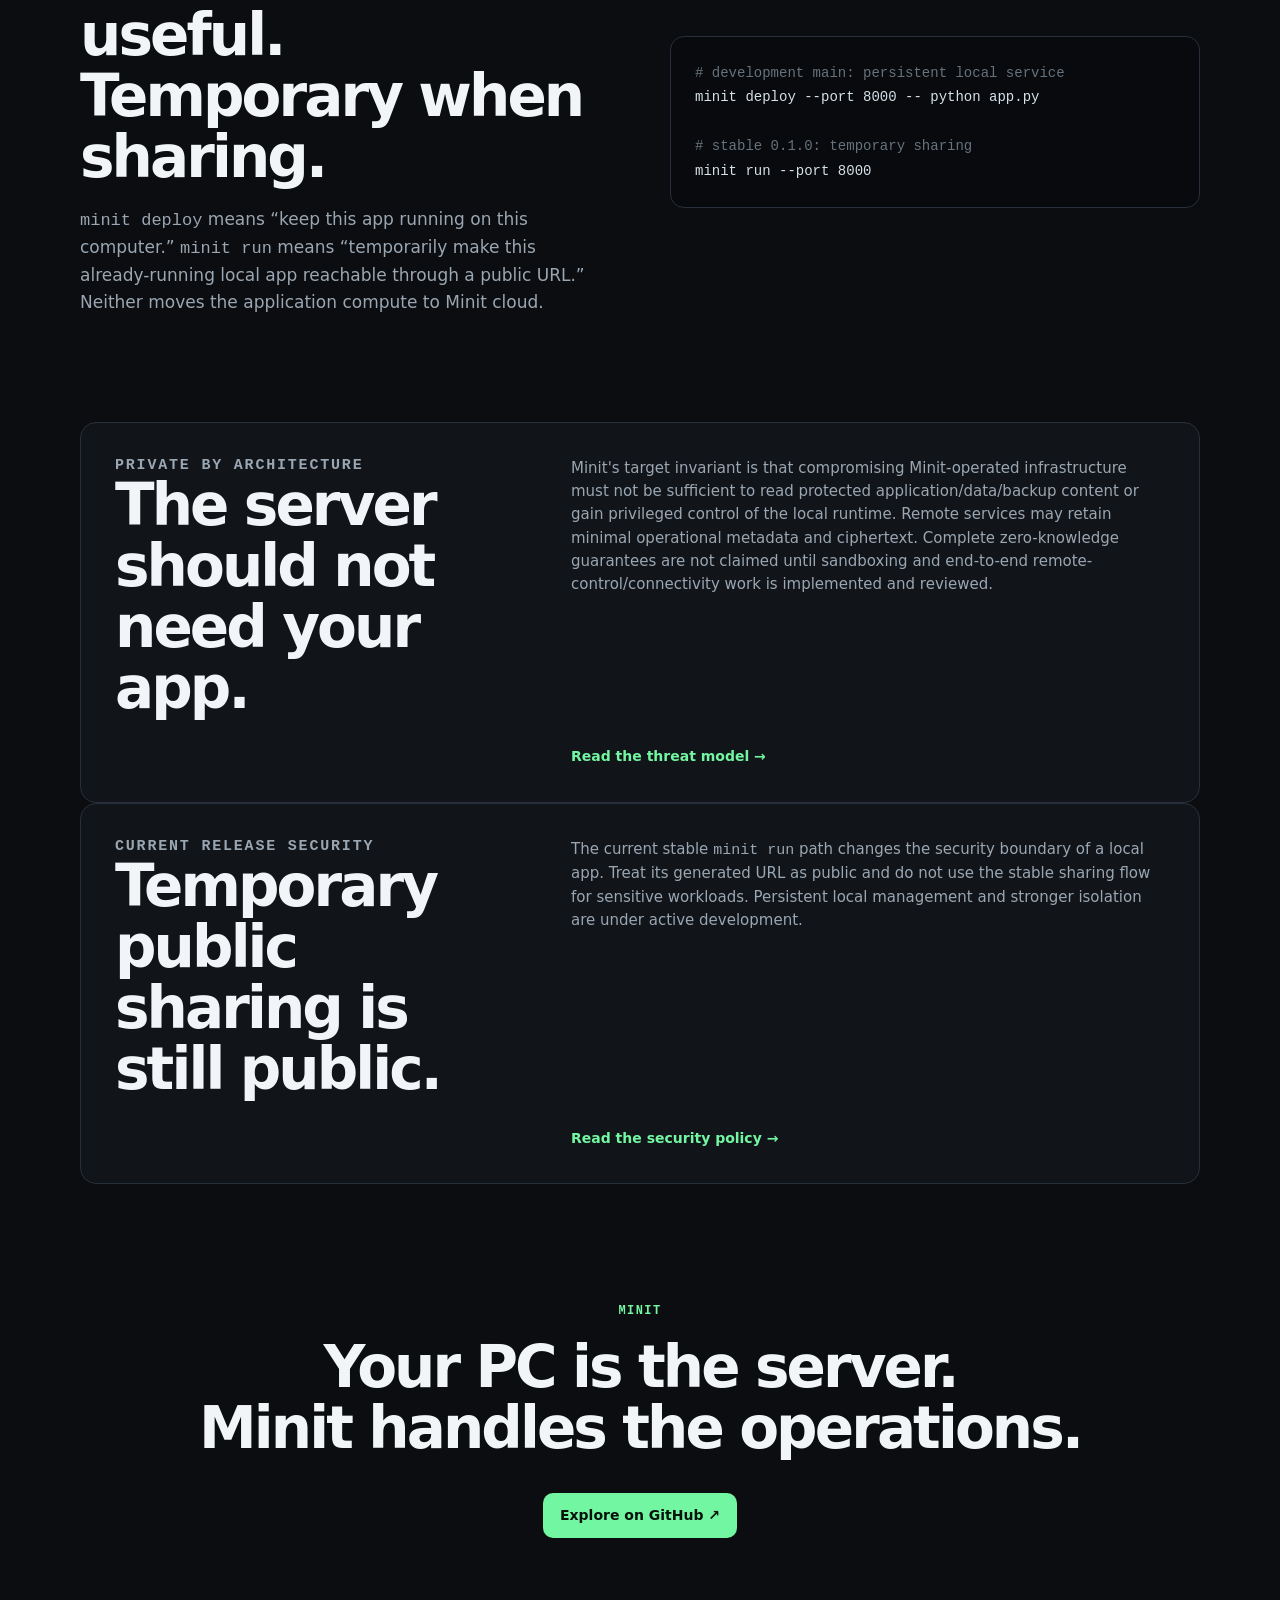
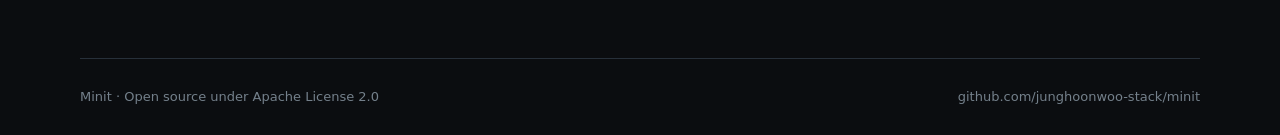
==== commit 0553c8cc: "Lead website with local deployment positioning" ====
--- a/site/index.html
+++ b/site/index.html
@@ -3,11 +3,11 @@
 <head>
   <meta charset="utf-8">
   <meta name="viewport" content="width=device-width,initial-scale=1">
-  <title>Minit — From localhost to real users</title>
-  <meta name="description" content="Minit makes local software easy to share and, over time, manage without making cloud compute the default runtime.">
+  <title>Minit — Deploy to your own computer</title>
+  <meta name="description" content="Deploy apps to your own computer and manage them like the cloud. Code, data, keys, and compute stay local.">
   <meta name="theme-color" content="#0b0d10">
-  <meta property="og:title" content="Minit — From localhost to real users">
-  <meta property="og:description" content="Your PC is the first server. Share local apps now; keep local software manageable over time.">
+  <meta property="og:title" content="Minit — Deploy to your own computer">
+  <meta property="og:description" content="Your PC is the server. Minit handles the operations around local software.">
   <link rel="stylesheet" href="./style.css">
 </head>
 <body>
@@ -23,89 +23,99 @@
     </nav>
 
     <section class="hero">
-      <p class="eyebrow">OPEN SOURCE · APACHE 2.0</p>
-      <h1>From localhost to<br><span>real users</span> in one command.</h1>
-      <p class="lede">Minit gives a web app already running on your computer a temporary public URL. No account. No cloud compute setup. Your application stays on your PC.</p>
+      <p class="eyebrow">LOCAL-FIRST · OPEN SOURCE · APACHE 2.0</p>
+      <h1>Deploy software to<br><span>your own computer.</span></h1>
+      <p class="lede">Your PC is the server. Minit keeps local apps running and manageable without moving their code, data, secrets, keys, or compute into cloud hosting.</p>
       <div class="actions">
         <a class="primary" href="#install">Install Minit</a>
         <a class="secondary" href="https://github.com/junghoonwoo-stack/minit">View on GitHub ↗</a>
       </div>
     </section>
 
-    <section class="terminal-wrap" aria-label="Minit terminal example">
-      <div class="terminal-head"><span></span><span></span><span></span><b>terminal</b></div>
-      <pre><code><span class="dim">$</span> minit run --port 8000
+    <section class="terminal-wrap" aria-label="Minit local deployment example">
+      <div class="terminal-head"><span></span><span></span><span></span><b>terminal · development main</b></div>
+      <pre><code><span class="dim">$</span> minit deploy --port 8000 -- python app.py
 
-<span class="ok">✓</span> Local app:  http://127.0.0.1:8000
-<span class="ok">✓</span> Ready:      public URL is reachable
-<span class="ok">✓</span> Live URL:   https://example.trycloudflare.com
-<span class="ok">✓</span> Compute:    this PC
+<span class="ok">✓</span> Local service:  app-7f3a…
+<span class="ok">✓</span> Port:           127.0.0.1:8000
+<span class="ok">✓</span> Status:         running
+<span class="ok">✓</span> Compute:        this PC
 
-<span class="bright">Send the URL to your users.</span>
-<span class="dim">Press Ctrl+C to stop publishing.</span></code></pre>
+<span class="bright">The app keeps running after this terminal closes.</span>
+<span class="dim">No application code or data was uploaded.</span></code></pre>
     </section>
 
     <section class="promise-grid">
-      <article><span>01</span><h2>Keep your stack</h2><p>If it already works on localhost, Minit works around it. No framework migration.</p></article>
-      <article><span>02</span><h2>Skip the setup</h2><p>No account, DNS, server, or cloud project just to show someone a prototype.</p></article>
-      <article><span>03</span><h2>Stay in control</h2><p>Your computer provides the compute. Stop Minit and the temporary public path closes.</p></article>
+      <article><span>01</span><h2>Run here</h2><p>Your laptop, desktop, workstation, mini PC, or team machine provides the application compute.</p></article>
+      <article><span>02</span><h2>Manage here</h2><p>Health, restart, monitoring, secrets, rollback, encrypted backup, and recovery wrap around the local runtime.</p></article>
+      <article><span>03</span><h2>Keep control</h2><p>Code, data, application secrets, encryption keys, and the app process remain local by default.</p></article>
+    </section>
+
+    <section class="flow">
+      <p class="eyebrow">THE MODEL</p>
+      <div class="flowline"><b>AI builds</b><i>→</i><strong>minit deploy</strong><i>→</i><b>your PC runs it</b><i>→</i><b>Minit manages it</b></div>
+      <p>Small AI-built software often does not need a datacenter. It needs a reliable local runtime and a management layer that removes the tedious server administration.</p>
+    </section>
+
+    <section class="security">
+      <div>
+        <p class="eyebrow">LOCAL AUTHORITY</p>
+        <h2>Cloud convenience without cloud ownership.</h2>
+      </div>
+      <p>The local machine is authoritative. Optional Minit cloud services are designed for aggregate operational status, fleet administration, alerts, and already-encrypted backup objects — not for hosting the application. Plaintext app code, data, raw logs, secrets, and decryption keys are outside the intended cloud-admin boundary.</p>
+      <a href="https://github.com/junghoonwoo-stack/minit/blob/main/docs/CLOUD_ADMIN_PRIVACY.md">Read the privacy boundary →</a>
     </section>
 
     <section class="try" id="install">
       <div>
         <p class="eyebrow">INSTALL</p>
-        <h2>One package. One command.</h2>
-        <p>Install from PyPI with pipx or uv. The package is <code>minit-runtime</code>; the command is <code>minit</code>.</p>
+        <h2>Stable sharing today. Local deployment on development main.</h2>
+        <p>PyPI <code>0.1.0</code> provides <code>minit run</code>, the temporary local sharing flow. Persistent <code>minit deploy</code> and the local manager are currently on <code>main / 0.2.0.dev0</code>.</p>
       </div>
-      <pre><code><span class="comment"># pipx</span>
+      <pre><code><span class="comment"># stable PyPI release</span>
 pipx install minit-runtime
 
-<span class="comment"># or uv</span>
-uv tool install minit-runtime</code></pre>
+<span class="comment"># current local-manager development version</span>
+git clone https://github.com/junghoonwoo-stack/minit.git
+cd minit
+pip install -e .</code></pre>
     </section>
 
-    <section class="flow">
-      <p class="eyebrow">THE WHOLE IDEA</p>
-      <div class="flowline"><b>Build</b><i>→</i><b>localhost</b><i>→</i><strong>minit run</strong><i>→</i><b>share</b><i>→</i><b>learn</b></div>
-      <p>AI coding made building small software cheap. Running that software for a few real people should not automatically require moving it into cloud infrastructure.</p>
-    </section>
+    <section class="try" id="modes">
+      <div>
+        <p class="eyebrow">TWO MODES</p>
+        <h2>Persistent when useful. Temporary when sharing.</h2>
+        <p><code>minit deploy</code> means “keep this app running on this computer.” <code>minit run</code> means “temporarily make this already-running local app reachable through a public URL.” Neither moves the application compute to Minit cloud.</p>
+      </div>
+      <pre><code><span class="comment"># development main: persistent local service</span>
+minit deploy --port 8000 -- python app.py
 
-    <section class="security">
-      <div>
-        <p class="eyebrow">LOCAL FIRST</p>
-        <h2>Run local software. Manage it like the cloud.</h2>
-      </div>
-      <p>Minit's direction is to manage lifecycle, connectivity, observation, versioning, backup, sharing, and machine migration around a local runtime. Code, data, secrets, keys, and execution should remain under local control by default. Any future coordination service should be designed around ciphertext and minimal routing metadata rather than application plaintext.</p>
-      <a href="https://github.com/junghoonwoo-stack/minit/blob/main/docs/ARCHITECTURE.md">Read the architecture →</a>
-    </section>
-
-    <section class="try" id="try">
-      <div>
-        <p class="eyebrow">TRY IT</p>
-        <h2>A tiny local page is enough.</h2>
-        <p>Create a throwaway page, start Python's built-in web server, then publish it with Minit.</p>
-      </div>
-      <pre><code><span class="comment"># terminal 1</span>
-python -c "from pathlib import Path; p=Path('minit-demo'); p.mkdir(exist_ok=True); (p/'index.html').write_text('Hello from Minit')"
-python -m http.server 8000 --directory minit-demo
-
-<span class="comment"># terminal 2</span>
+<span class="comment"># stable 0.1.0: temporary sharing</span>
 minit run --port 8000</code></pre>
     </section>
 
     <section class="security">
       <div>
-        <p class="eyebrow">SECURITY</p>
-        <h2>Public means public.</h2>
+        <p class="eyebrow">PRIVATE BY ARCHITECTURE</p>
+        <h2>The server should not need your app.</h2>
       </div>
-      <p>Minit changes the security boundary of your local app. Treat every generated URL as public. Do not expose secrets, private files, personal data, or sensitive company data. Minit is currently for prototypes, demos, and early user testing — not sensitive or production workloads.</p>
+      <p>Minit's target invariant is that compromising Minit-operated infrastructure must not be sufficient to read protected application/data/backup content or gain privileged control of the local runtime. Remote services may retain minimal operational metadata and ciphertext. Complete zero-knowledge guarantees are not claimed until sandboxing and end-to-end remote-control/connectivity work is implemented and reviewed.</p>
+      <a href="https://github.com/junghoonwoo-stack/minit/blob/main/docs/THREAT_MODEL.md">Read the threat model →</a>
+    </section>
+
+    <section class="security">
+      <div>
+        <p class="eyebrow">CURRENT RELEASE SECURITY</p>
+        <h2>Temporary public sharing is still public.</h2>
+      </div>
+      <p>The current stable <code>minit run</code> path changes the security boundary of a local app. Treat its generated URL as public and do not use the stable sharing flow for sensitive workloads. Persistent local management and stronger isolation are under active development.</p>
       <a href="https://github.com/junghoonwoo-stack/minit/blob/main/SECURITY.md">Read the security policy →</a>
     </section>
 
     <section class="final-cta">
       <p class="eyebrow">MINIT</p>
-      <h2>Your PC is the first server.</h2>
-      <a class="primary" href="#install">Install Minit</a>
+      <h2>Your PC is the server.<br>Minit handles the operations.</h2>
+      <a class="primary" href="https://github.com/junghoonwoo-stack/minit">Explore on GitHub ↗</a>
     </section>
 
     <footer>
@@ -114,4 +124,4 @@
     </footer>
   </main>
 </body>
-</html>
+</html>
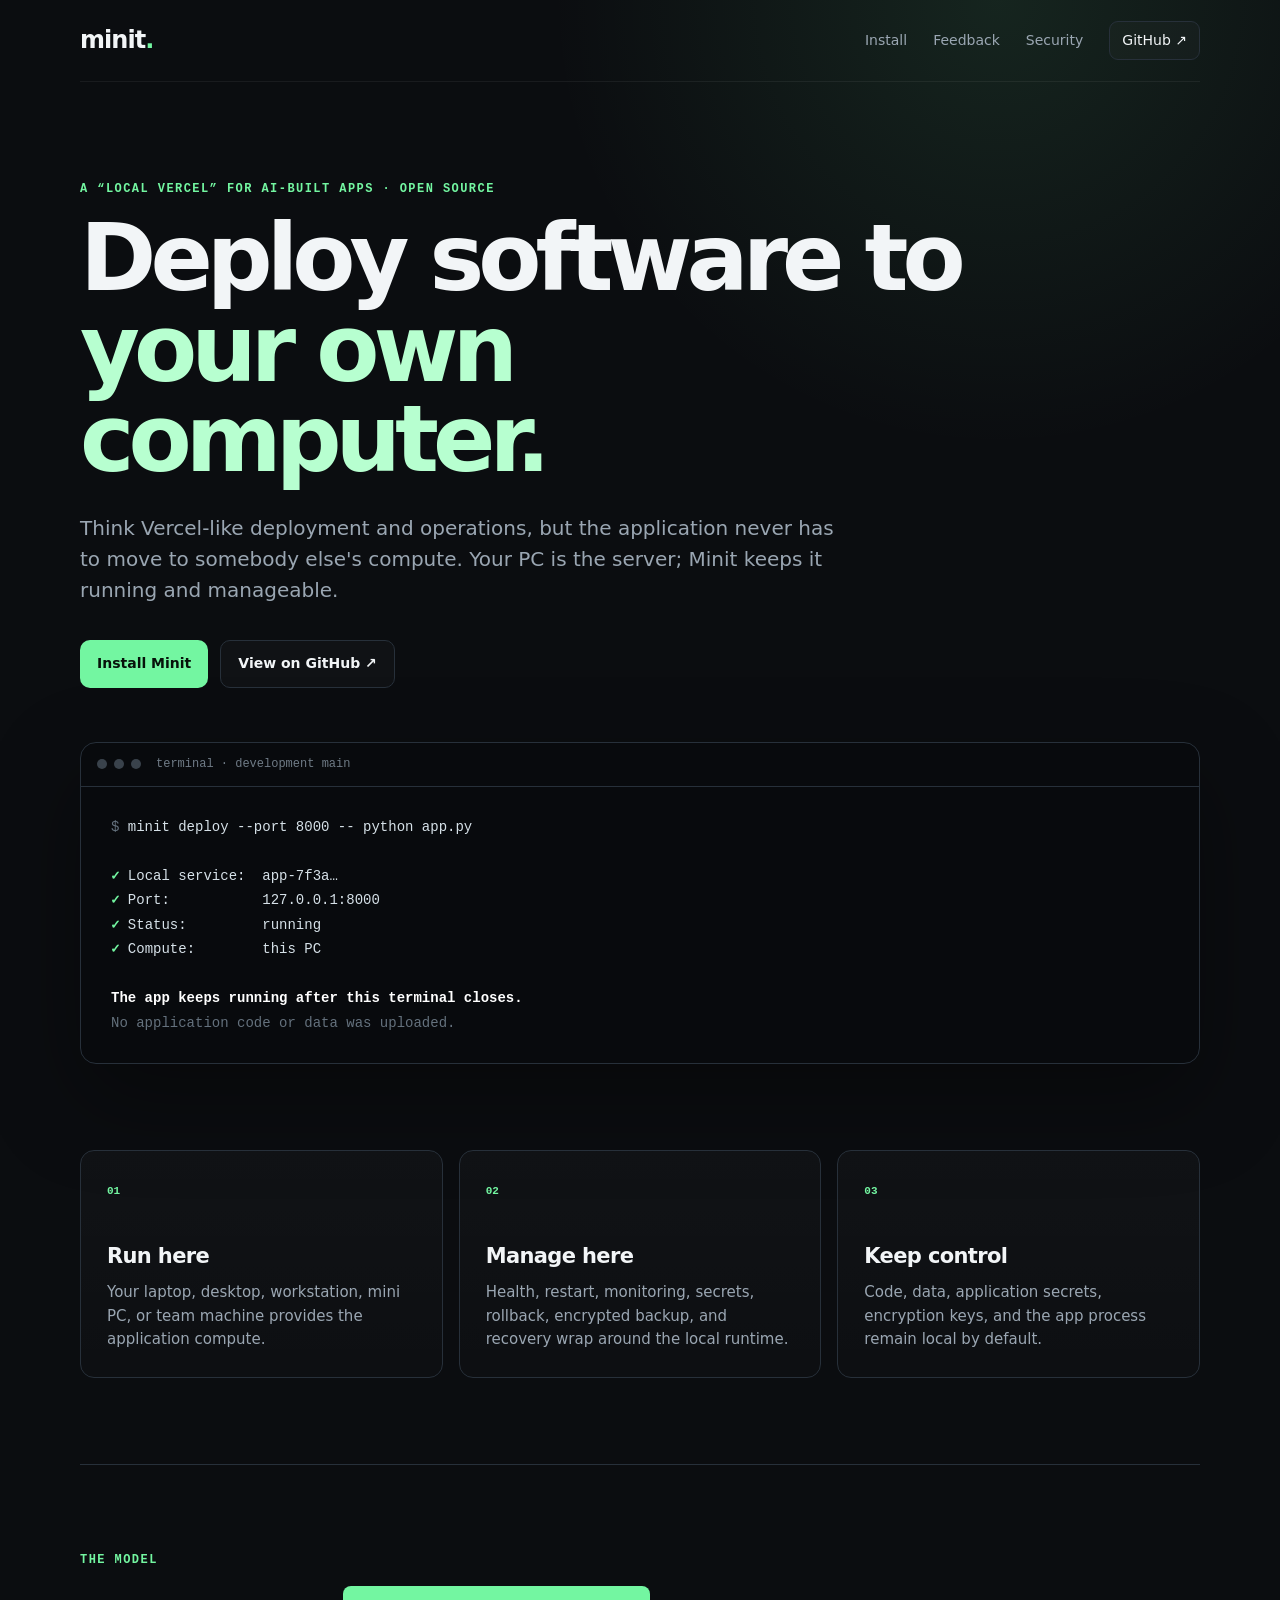
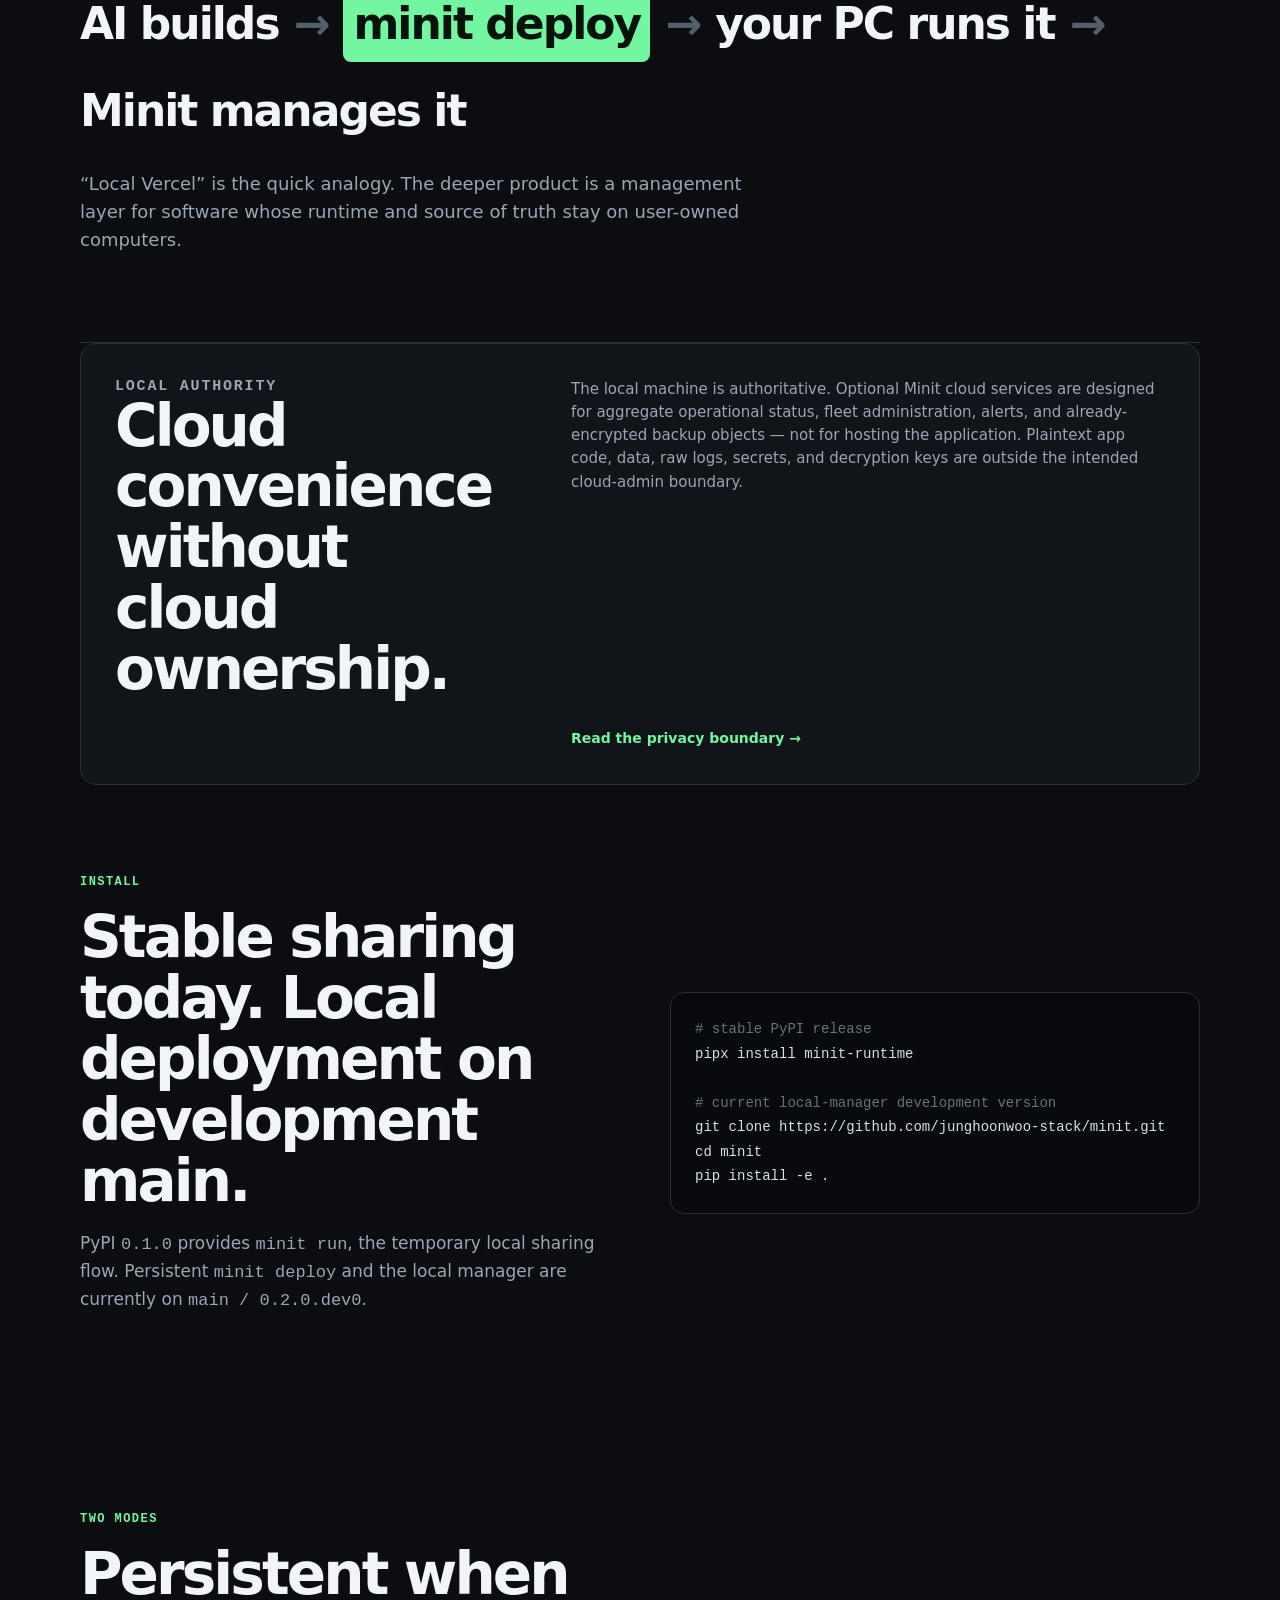
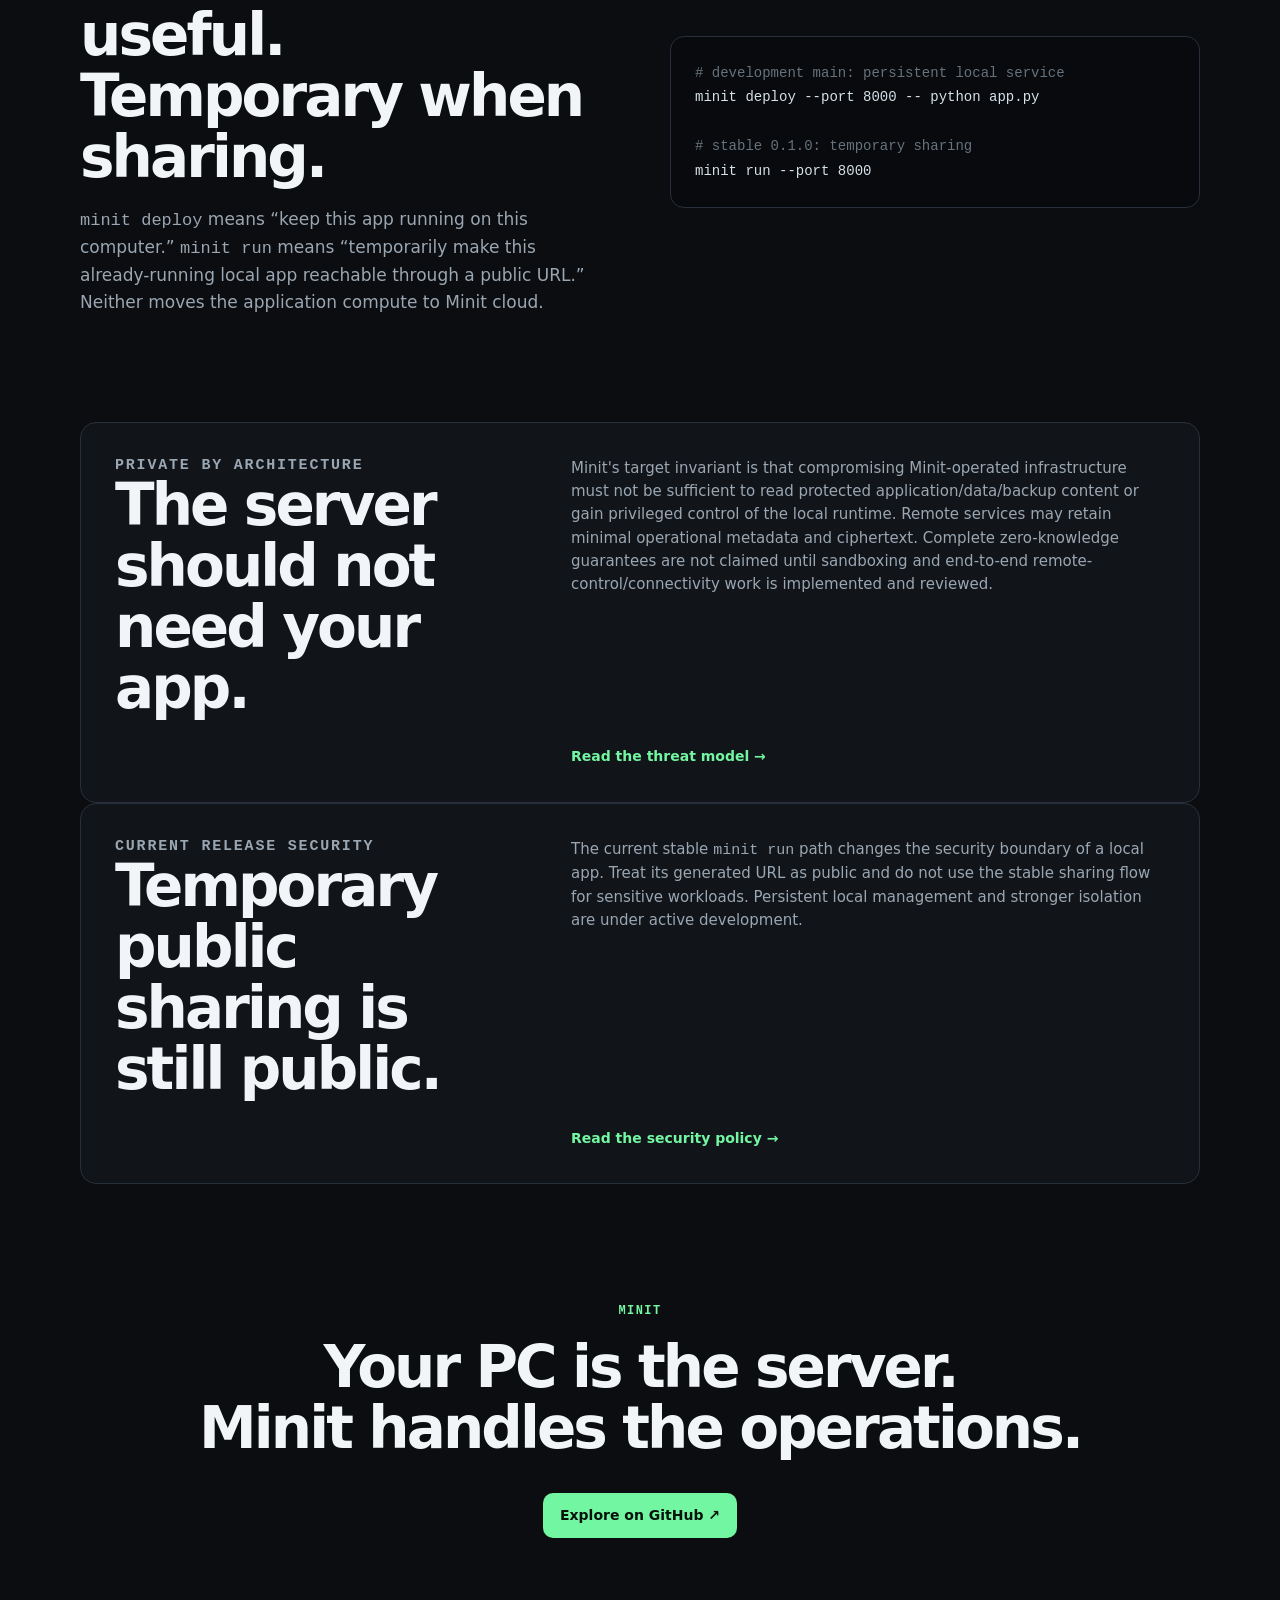
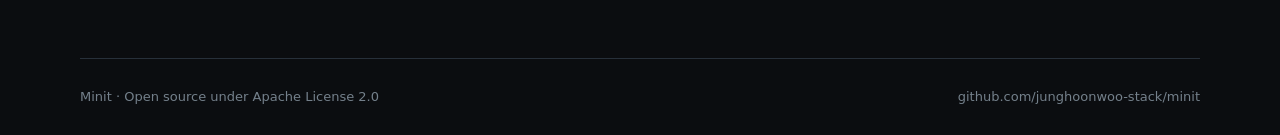
==== commit 56cd3a46: "Add local Vercel analogy to public site" ====
--- a/site/index.html
+++ b/site/index.html
@@ -4,10 +4,10 @@
   <meta charset="utf-8">
   <meta name="viewport" content="width=device-width,initial-scale=1">
   <title>Minit — Deploy to your own computer</title>
-  <meta name="description" content="Deploy apps to your own computer and manage them like the cloud. Code, data, keys, and compute stay local.">
+  <meta name="description" content="An open-source local Vercel for AI-built apps: deploy to your own computer and manage it like the cloud while code, data, keys, and compute stay local.">
   <meta name="theme-color" content="#0b0d10">
-  <meta property="og:title" content="Minit — Deploy to your own computer">
-  <meta property="og:description" content="Your PC is the server. Minit handles the operations around local software.">
+  <meta property="og:title" content="Minit — a local Vercel for AI-built apps">
+  <meta property="og:description" content="Your PC is the server. Minit handles deployment and operations without moving the app to cloud compute.">
   <link rel="stylesheet" href="./style.css">
 </head>
 <body>
@@ -23,9 +23,9 @@
     </nav>
 
     <section class="hero">
-      <p class="eyebrow">LOCAL-FIRST · OPEN SOURCE · APACHE 2.0</p>
+      <p class="eyebrow">A “LOCAL VERCEL” FOR AI-BUILT APPS · OPEN SOURCE</p>
       <h1>Deploy software to<br><span>your own computer.</span></h1>
-      <p class="lede">Your PC is the server. Minit keeps local apps running and manageable without moving their code, data, secrets, keys, or compute into cloud hosting.</p>
+      <p class="lede">Think Vercel-like deployment and operations, but the application never has to move to somebody else's compute. Your PC is the server; Minit keeps it running and manageable.</p>
       <div class="actions">
         <a class="primary" href="#install">Install Minit</a>
         <a class="secondary" href="https://github.com/junghoonwoo-stack/minit">View on GitHub ↗</a>
@@ -54,7 +54,7 @@
     <section class="flow">
       <p class="eyebrow">THE MODEL</p>
       <div class="flowline"><b>AI builds</b><i>→</i><strong>minit deploy</strong><i>→</i><b>your PC runs it</b><i>→</i><b>Minit manages it</b></div>
-      <p>Small AI-built software often does not need a datacenter. It needs a reliable local runtime and a management layer that removes the tedious server administration.</p>
+      <p>“Local Vercel” is the quick analogy. The deeper product is a management layer for software whose runtime and source of truth stay on user-owned computers.</p>
     </section>
 
     <section class="security">
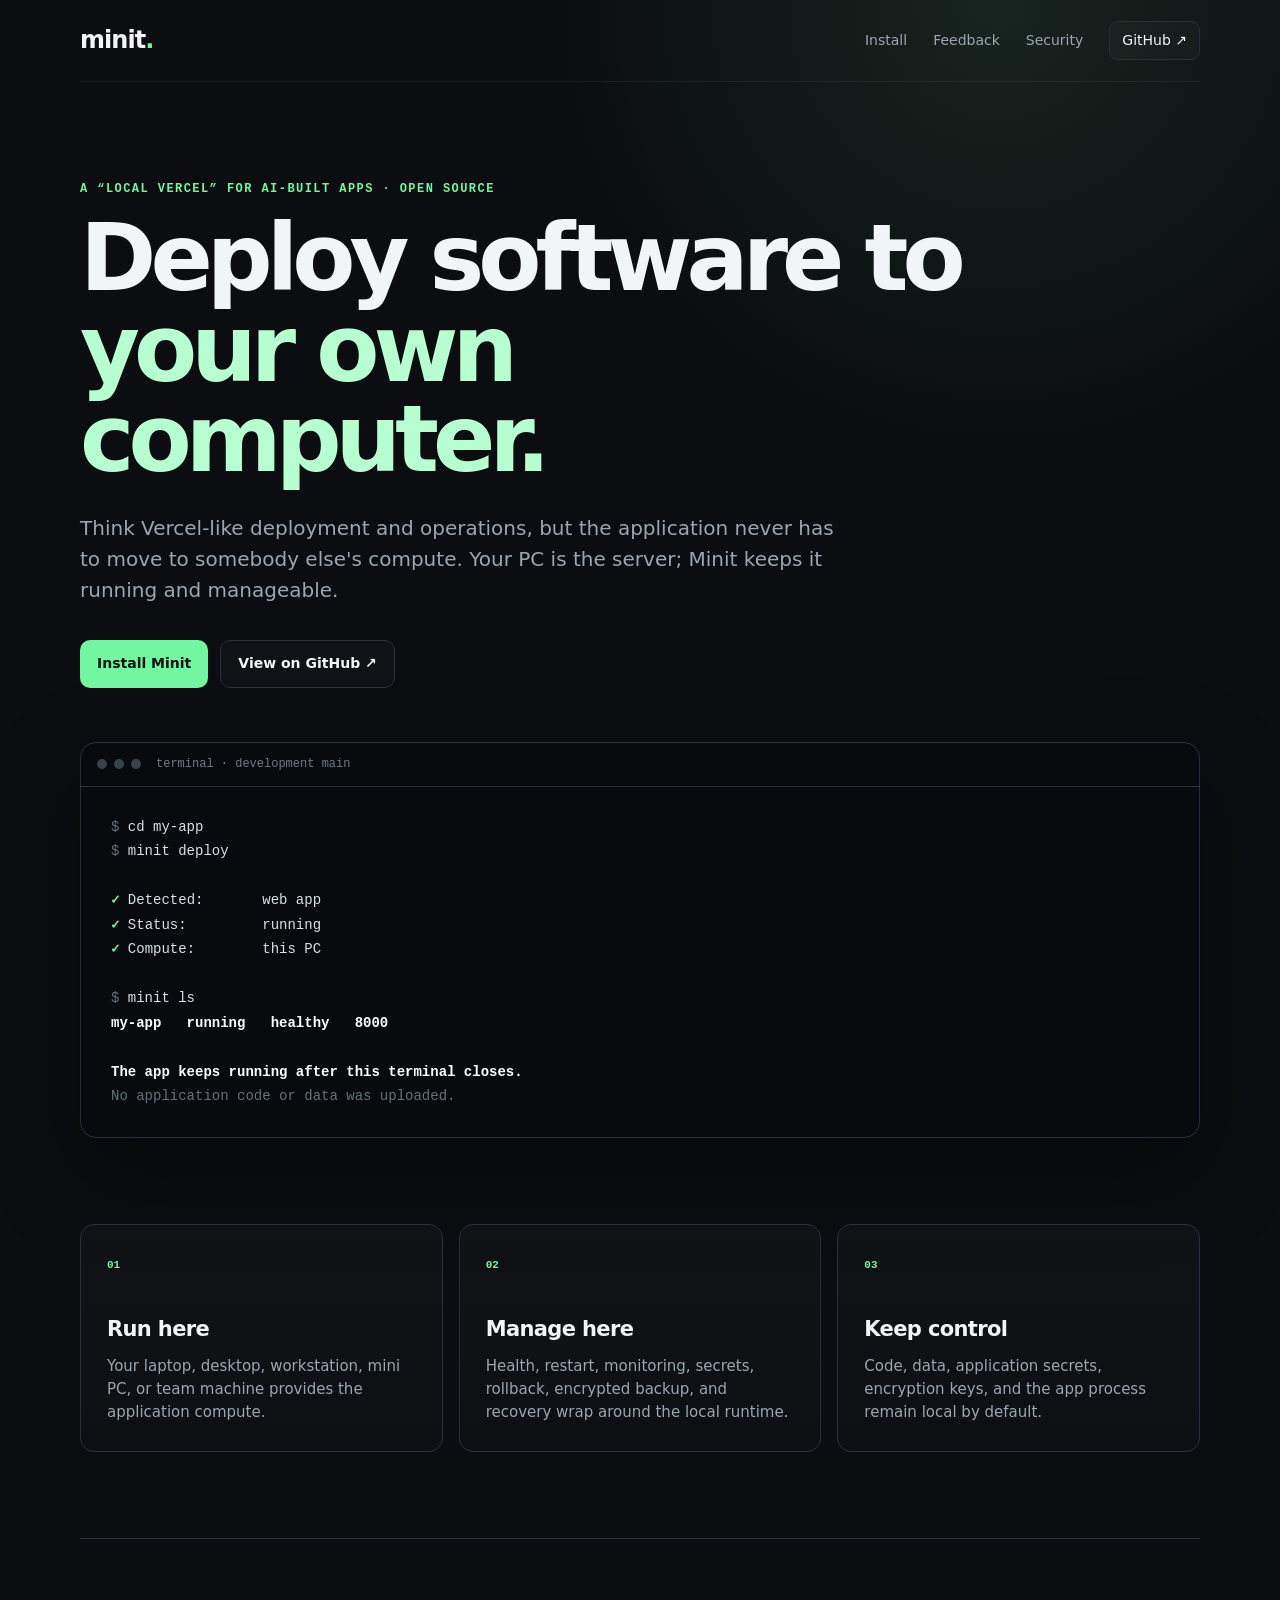
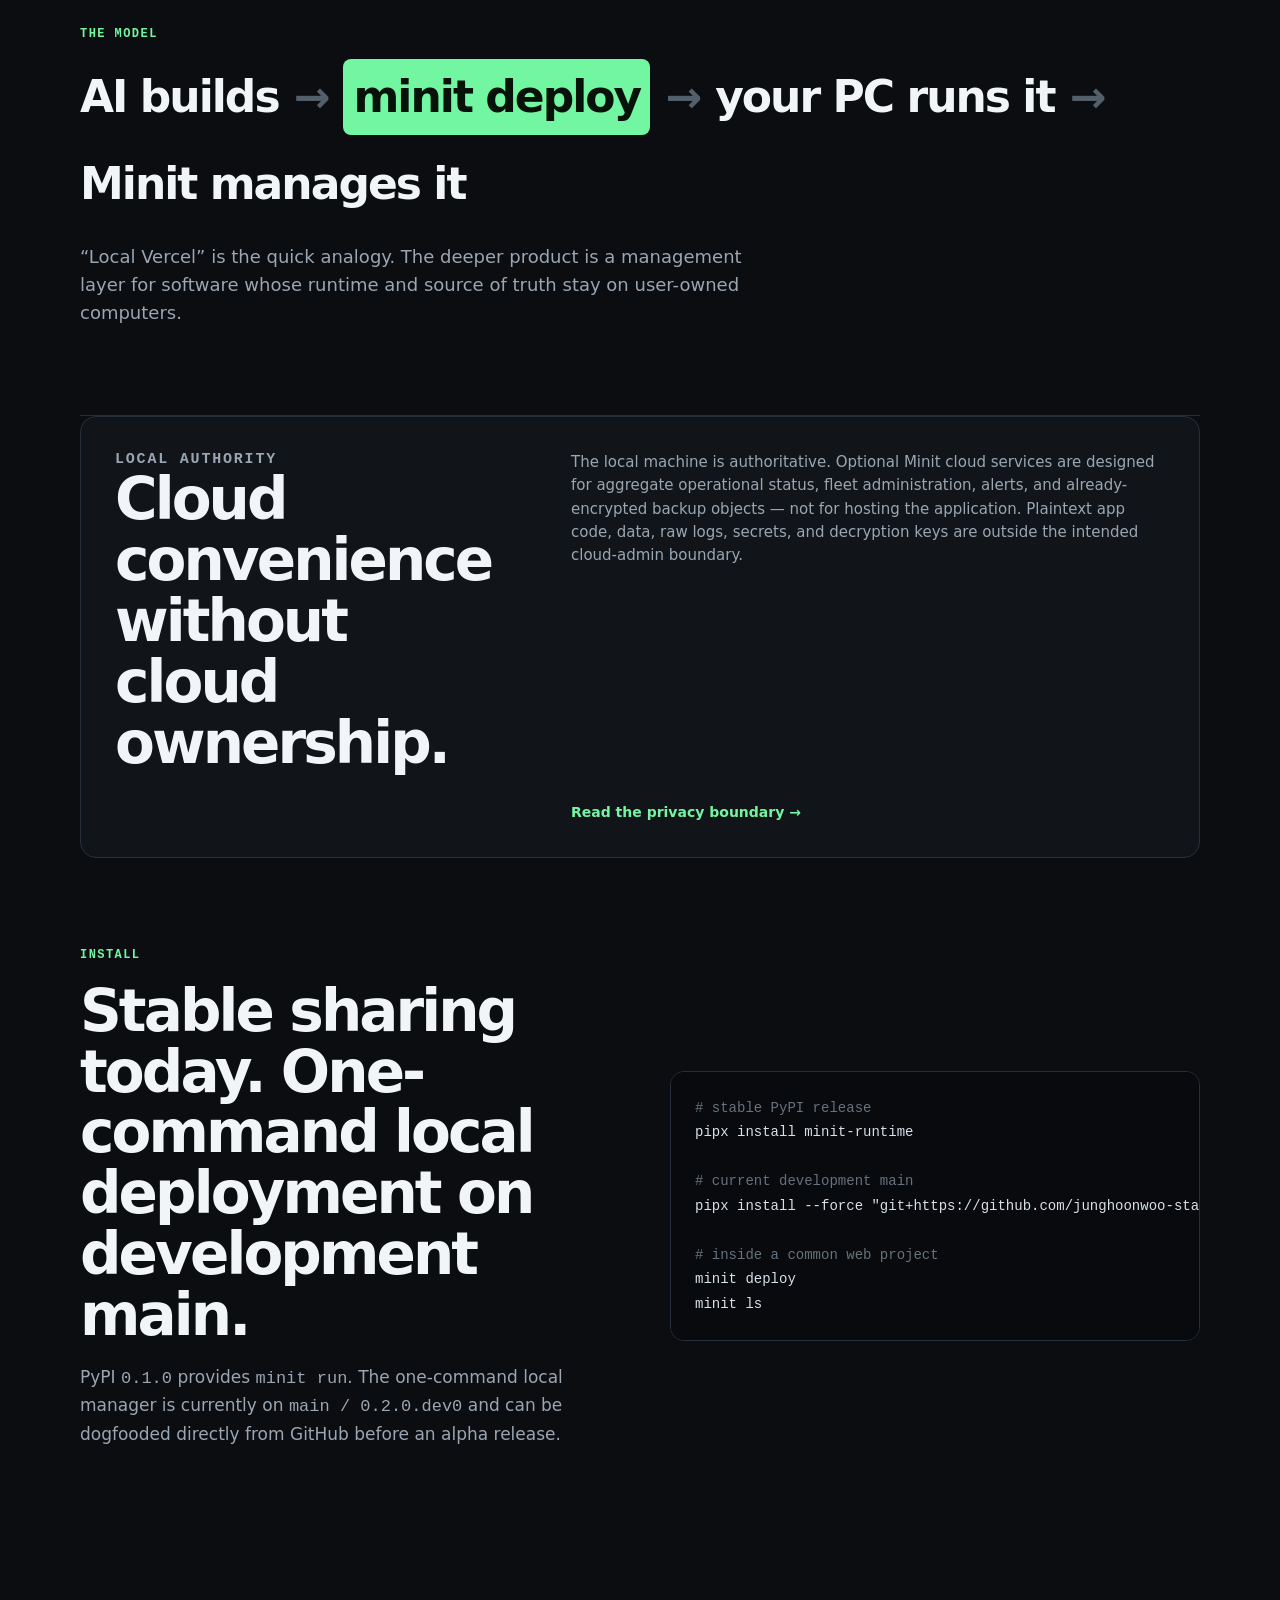
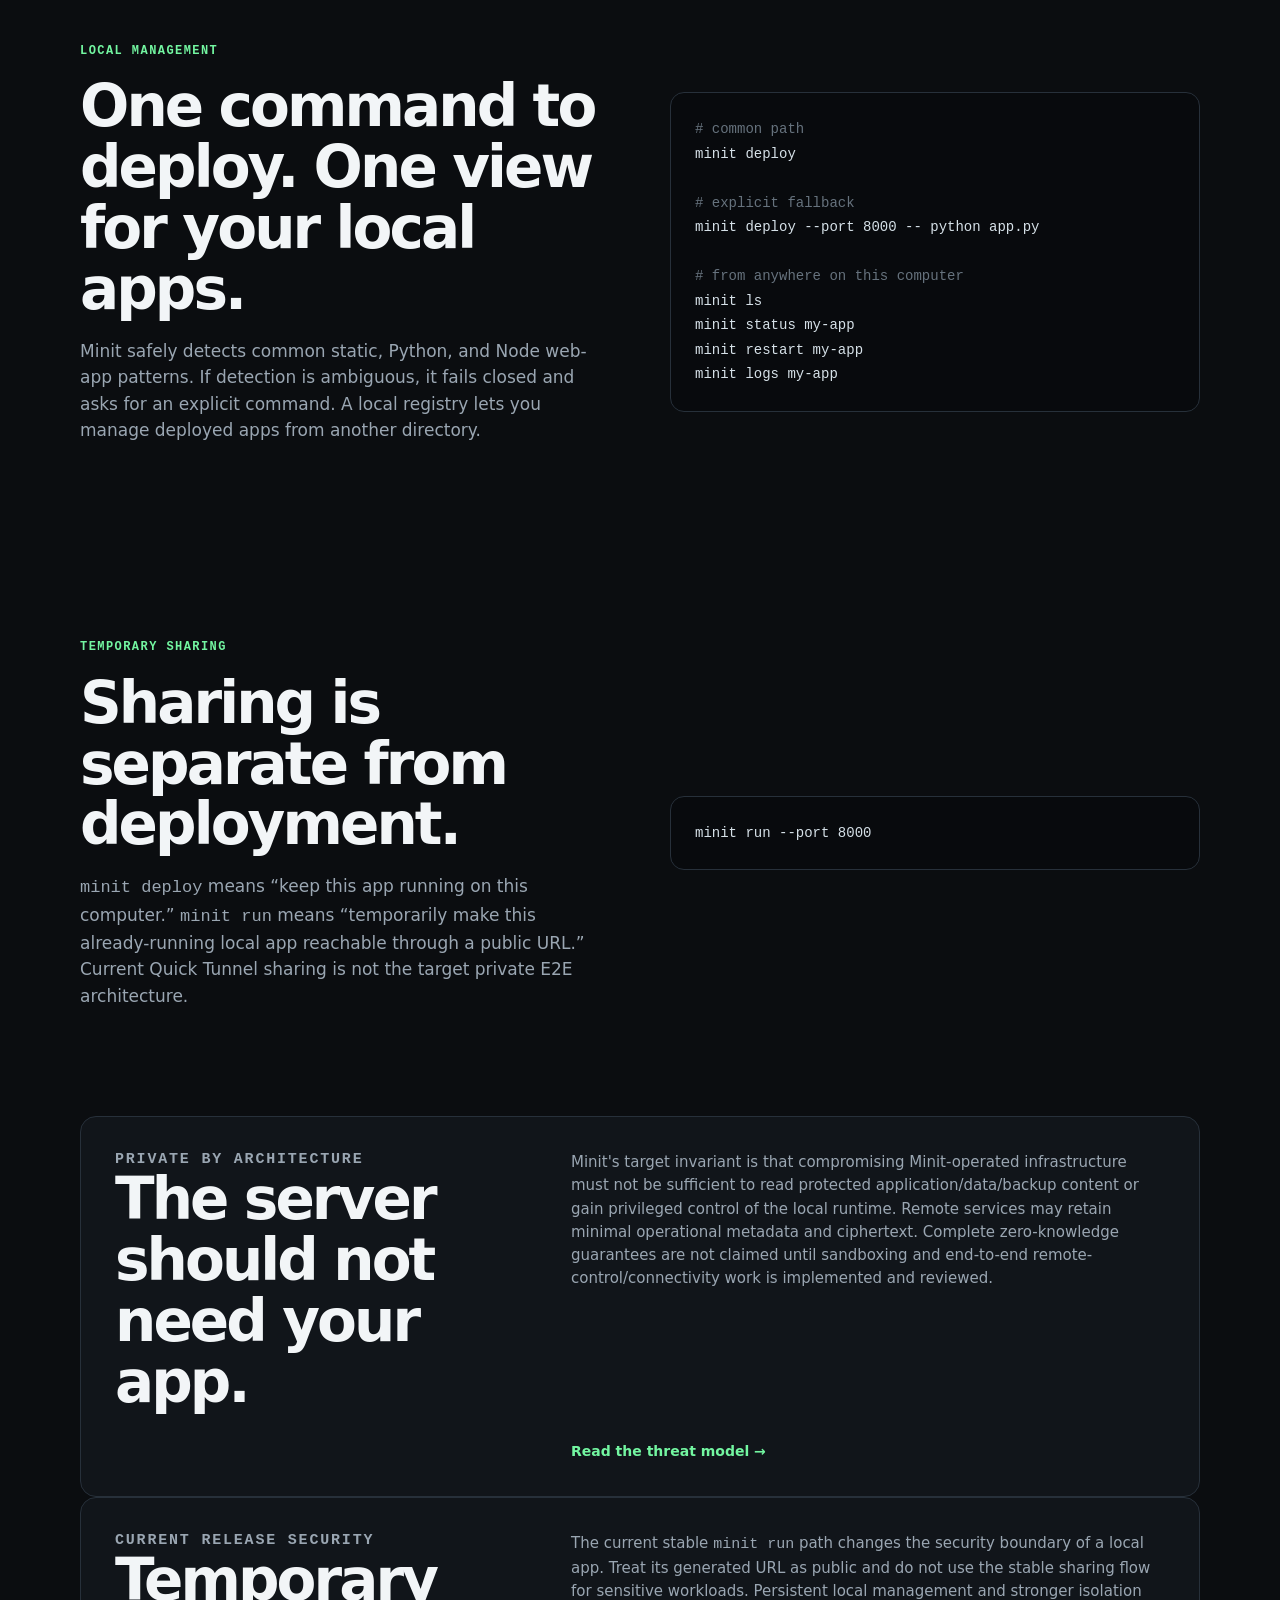
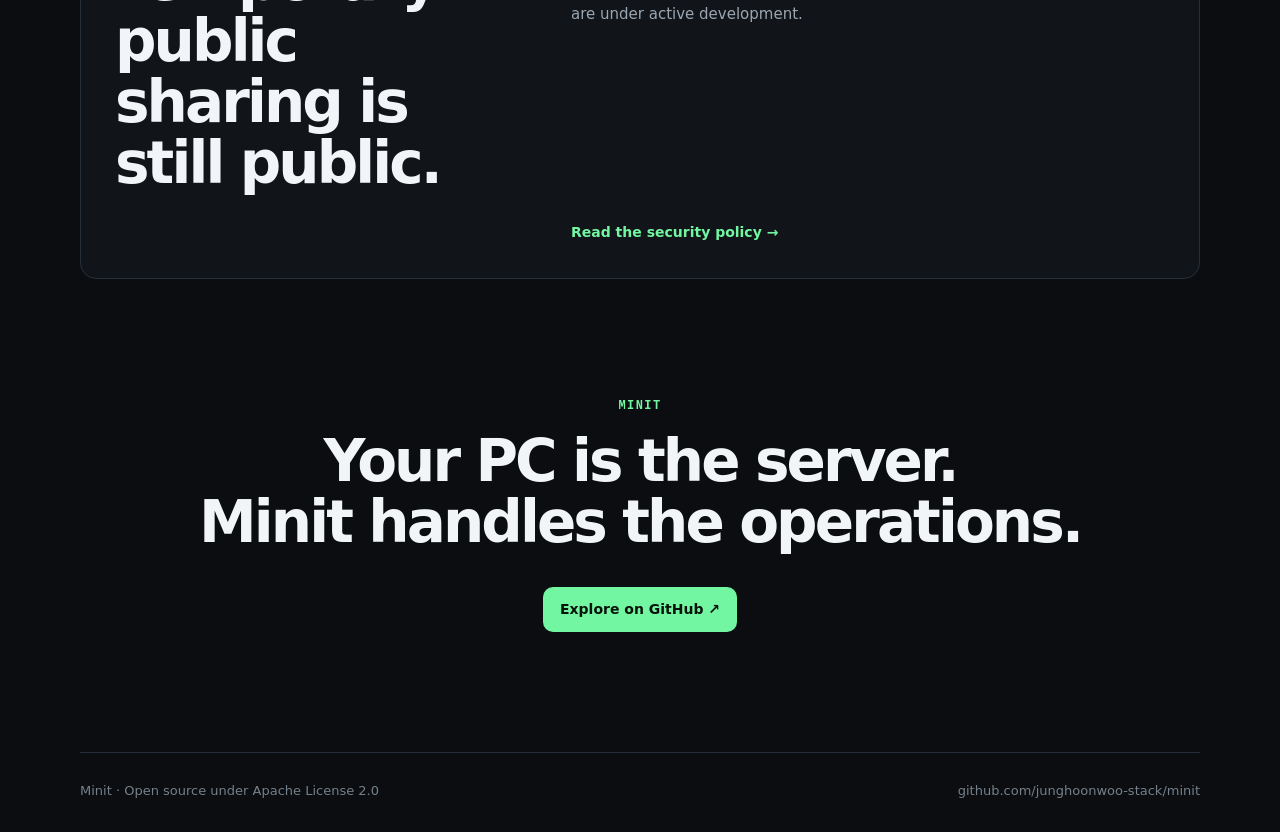
==== commit 7da83d25: "Show one-command local deployment on website" ====
--- a/site/index.html
+++ b/site/index.html
@@ -34,12 +34,15 @@
 
     <section class="terminal-wrap" aria-label="Minit local deployment example">
       <div class="terminal-head"><span></span><span></span><span></span><b>terminal · development main</b></div>
-      <pre><code><span class="dim">$</span> minit deploy --port 8000 -- python app.py
+      <pre><code><span class="dim">$</span> cd my-app
+<span class="dim">$</span> minit deploy
 
-<span class="ok">✓</span> Local service:  app-7f3a…
-<span class="ok">✓</span> Port:           127.0.0.1:8000
+<span class="ok">✓</span> Detected:       web app
 <span class="ok">✓</span> Status:         running
 <span class="ok">✓</span> Compute:        this PC
+
+<span class="dim">$</span> minit ls
+<span class="bright">my-app   running   healthy   8000</span>
 
 <span class="bright">The app keeps running after this terminal closes.</span>
 <span class="dim">No application code or data was uploaded.</span></code></pre>
@@ -69,29 +72,46 @@
     <section class="try" id="install">
       <div>
         <p class="eyebrow">INSTALL</p>
-        <h2>Stable sharing today. Local deployment on development main.</h2>
-        <p>PyPI <code>0.1.0</code> provides <code>minit run</code>, the temporary local sharing flow. Persistent <code>minit deploy</code> and the local manager are currently on <code>main / 0.2.0.dev0</code>.</p>
+        <h2>Stable sharing today. One-command local deployment on development main.</h2>
+        <p>PyPI <code>0.1.0</code> provides <code>minit run</code>. The one-command local manager is currently on <code>main / 0.2.0.dev0</code> and can be dogfooded directly from GitHub before an alpha release.</p>
       </div>
       <pre><code><span class="comment"># stable PyPI release</span>
 pipx install minit-runtime
 
-<span class="comment"># current local-manager development version</span>
-git clone https://github.com/junghoonwoo-stack/minit.git
-cd minit
-pip install -e .</code></pre>
+<span class="comment"># current development main</span>
+pipx install --force "git+https://github.com/junghoonwoo-stack/minit.git@main"
+
+<span class="comment"># inside a common web project</span>
+minit deploy
+minit ls</code></pre>
     </section>
 
     <section class="try" id="modes">
       <div>
-        <p class="eyebrow">TWO MODES</p>
-        <h2>Persistent when useful. Temporary when sharing.</h2>
-        <p><code>minit deploy</code> means “keep this app running on this computer.” <code>minit run</code> means “temporarily make this already-running local app reachable through a public URL.” Neither moves the application compute to Minit cloud.</p>
+        <p class="eyebrow">LOCAL MANAGEMENT</p>
+        <h2>One command to deploy. One view for your local apps.</h2>
+        <p>Minit safely detects common static, Python, and Node web-app patterns. If detection is ambiguous, it fails closed and asks for an explicit command. A local registry lets you manage deployed apps from another directory.</p>
       </div>
-      <pre><code><span class="comment"># development main: persistent local service</span>
+      <pre><code><span class="comment"># common path</span>
+minit deploy
+
+<span class="comment"># explicit fallback</span>
 minit deploy --port 8000 -- python app.py
 
-<span class="comment"># stable 0.1.0: temporary sharing</span>
-minit run --port 8000</code></pre>
+<span class="comment"># from anywhere on this computer</span>
+minit ls
+minit status my-app
+minit restart my-app
+minit logs my-app</code></pre>
+    </section>
+
+    <section class="try">
+      <div>
+        <p class="eyebrow">TEMPORARY SHARING</p>
+        <h2>Sharing is separate from deployment.</h2>
+        <p><code>minit deploy</code> means “keep this app running on this computer.” <code>minit run</code> means “temporarily make this already-running local app reachable through a public URL.” Current Quick Tunnel sharing is not the target private E2E architecture.</p>
+      </div>
+      <pre><code>minit run --port 8000</code></pre>
     </section>
 
     <section class="security">
